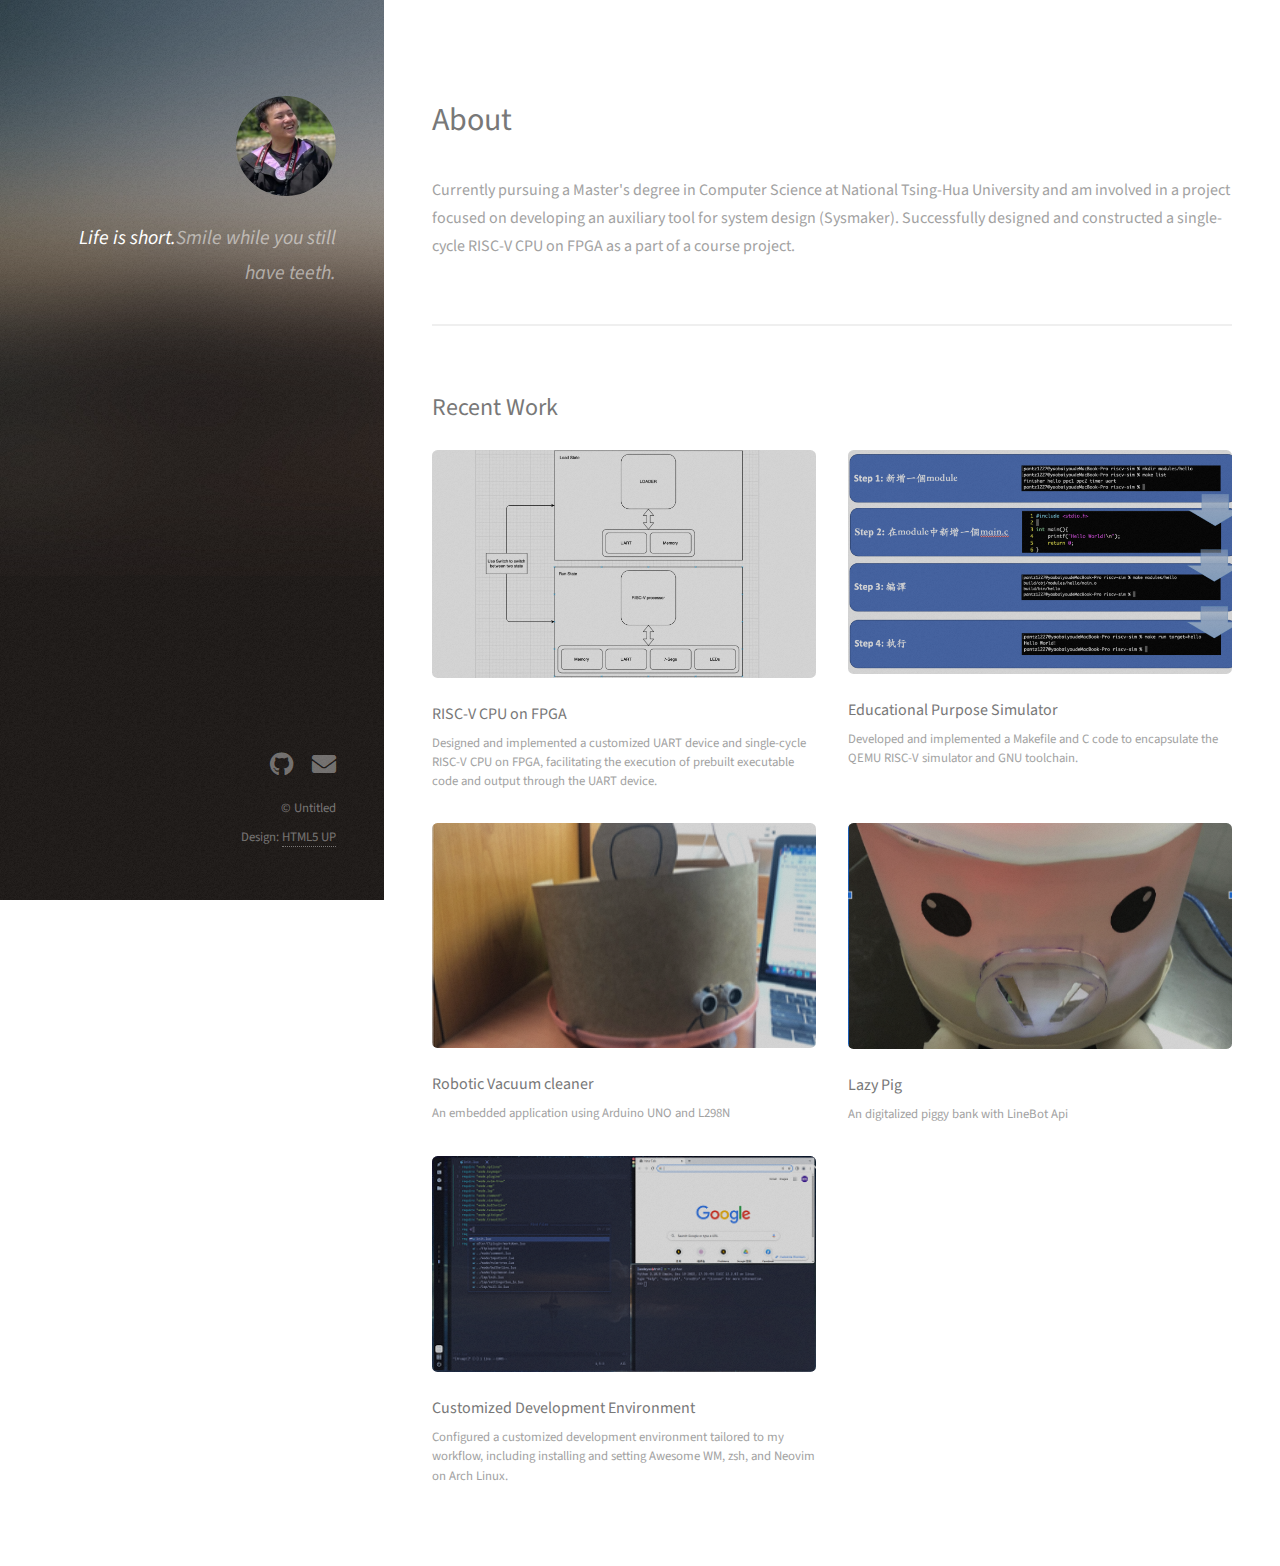
==== index.html @ d16cb467 "v0.1" ====
<!DOCTYPE HTML>
<!--
	Strata by HTML5 UP
	html5up.net | @ajlkn
	Free for personal and commercial use under the CCA 3.0 license (html5up.net/license)
-->
<html>
	<head>
		<title>Strata by HTML5 UP</title>
		<meta charset="utf-8" />
		<meta name="viewport" content="width=device-width, initial-scale=1, user-scalable=no" />
		<link rel="stylesheet" href="assets/css/main.css" />
	</head>
	<body class="is-preload">

		<!-- Header -->
			<header id="header">
				<div class="inner">
					<a href="#" class="image avatar"><img src="images/avatar.png" alt="" /></a>
        <h1><i><strong>Life is short.</strong><br />Smile<br />
          while you still have teeth.</i></h1>
				</div>
			</header>

		<!-- Main -->
			<div id="main">

				<!-- One -->
					<section id="one">
						<header class="major">
							<h2>About</h2>
						</header>
						<p>Currently pursuing a Master's degree in Computer Science at National Tsing-Hua University and am involved in a project focused on developing an auxiliary tool for system design (Sysmaker). Successfully designed and constructed a single-cycle RISC-V CPU on FPGA as a part of a course project.</p>
						<!-- <ul class="actions"> -->
						<!-- 	<li><a href="#" class="button">Learn More</a></li> -->
						<!-- </ul> -->
					</section>

				<!-- Two -->
					<section id="two">
						<h2>Recent Work</h2>
						<div class="row">
							<article class="col-6 col-12-xsmall work-item">
								<a href="images/fulls/01.png" class="image fit thumb"><img src="images/thumbs/01.png" alt="" /></a>
								<h3>RISC-V CPU on FPGA</h3>
								<p>Designed and implemented a customized UART device and single-cycle RISC-V CPU on FPGA, facilitating the execution of prebuilt executable code and output through the UART device.</p>
							</article>
							<article class="col-6 col-12-xsmall work-item">
								<a href="images/fulls/02.png" class="image fit thumb"><img src="images/thumbs/02.png" alt="" /></a>
								<h3>Educational Purpose Simulator</h3>
								<p>Developed and implemented a Makefile and C code to encapsulate the QEMU RISC-V simulator and GNU toolchain.</p>
							</article>
							<article class="col-6 col-12-xsmall work-item">
								<a href="images/fulls/03.png" class="image fit thumb"><img src="images/thumbs/03.png" alt="" /></a>
								<h3>Robotic Vacuum cleaner</h3>
								<p>An embedded application using Arduino UNO and L298N</p>
							</article>
							<article class="col-6 col-12-xsmall work-item">
								<a href="https://youtu.be/0tOhvGmr_xc" class="image fit thumb"><img src="images/thumbs/04.png" alt="" /></a>
								<h3>Lazy Pig</h3>
								<p>An digitalized piggy bank with LineBot Api</p>
							</article>
							<article class="col-6 col-12-xsmall work-item">
								<a href="images/fulls/05.png" class="image fit thumb"><img src="images/thumbs/05.png" alt="" /></a>
								<h3>Customized Development Environment</h3>
								<p>Configured a customized development environment tailored to my workflow, including installing and setting Awesome WM, zsh, and Neovim on Arch Linux.</p>
							</article>
						</div>
						<!-- <ul class="actions"> -->
						<!-- 	<li><a href="#" class="button">Full Portfolio</a></li> -->
						<!-- </ul> -->
					</section>

				<!-- Three -->
					<!-- <section id="three"> -->
					<!-- 	<h2>Get In Touch</h2> -->
					<!-- 	<p>Accumsan pellentesque commodo blandit enim arcu non at amet id arcu magna. Accumsan orci faucibus id eu lorem semper nunc nisi lorem vulputate lorem neque lorem ipsum dolor.</p> -->
					<!-- 	<div class="row"> -->
					<!-- 		<div class="col-8 col-12-small"> -->
					<!-- 			<form method="post" action="#"> -->
					<!-- 				<div class="row gtr-uniform gtr-50"> -->
					<!-- 					<div class="col-6 col-12-xsmall"><input type="text" name="name" id="name" placeholder="Name" /></div> -->
					<!-- 					<div class="col-6 col-12-xsmall"><input type="email" name="email" id="email" placeholder="Email" /></div> -->
					<!-- 					<div class="col-12"><textarea name="message" id="message" placeholder="Message" rows="4"></textarea></div> -->
					<!-- 				</div> -->
					<!-- 			</form> -->
					<!-- 			<ul class="actions"> -->
					<!-- 				<li><input type="submit" value="Send Message" /></li> -->
					<!-- 			</ul> -->
					<!-- 		</div> -->
					<!-- 		<div class="col-4 col-12-small"> -->
					<!-- 			<ul class="labeled-icons"> -->
					<!-- 				<li> -->
					<!-- 					<h3 class="icon solid fa-home"><span class="label">Address</span></h3> -->
					<!-- 					1234 Somewhere Rd.<br /> -->
					<!-- 					Nashville, TN 00000<br /> -->
					<!-- 					United States -->
					<!-- 				</li> -->
					<!-- 				<li> -->
					<!-- 					<h3 class="icon solid fa-mobile-alt"><span class="label">Phone</span></h3> -->
					<!-- 					000-000-0000 -->
					<!-- 				</li> -->
					<!-- 				<li> -->
					<!-- 					<h3 class="icon solid fa-envelope"><span class="label">Email</span></h3> -->
					<!-- 					<a href="#">boyou.w.yao@gmail.com</a> -->
					<!-- 				</li> -->
					<!-- 			</ul> -->
					<!-- 		</div> -->
					<!-- 	</div> -->
					<!-- </section> -->

				<!-- Four -->
				<!--
					<section id="four">
						<h2>Elements</h2>

						<section>
							<h4>Text</h4>
							<p>This is <b>bold</b> and this is <strong>strong</strong>. This is <i>italic</i> and this is <em>emphasized</em>.
							This is <sup>superscript</sup> text and this is <sub>subscript</sub> text.
							This is <u>underlined</u> and this is code: <code>for (;;) { ... }</code>. Finally, <a href="#">this is a link</a>.</p>
							<hr />
							<header>
								<h4>Heading with a Subtitle</h4>
								<p>Lorem ipsum dolor sit amet nullam id egestas urna aliquam</p>
							</header>
							<p>Nunc lacinia ante nunc ac lobortis. Interdum adipiscing gravida odio porttitor sem non mi integer non faucibus ornare mi ut ante amet placerat aliquet. Volutpat eu sed ante lacinia sapien lorem accumsan varius montes viverra nibh in adipiscing blandit tempus accumsan.</p>
							<header>
								<h5>Heading with a Subtitle</h5>
								<p>Lorem ipsum dolor sit amet nullam id egestas urna aliquam</p>
							</header>
							<p>Nunc lacinia ante nunc ac lobortis. Interdum adipiscing gravida odio porttitor sem non mi integer non faucibus ornare mi ut ante amet placerat aliquet. Volutpat eu sed ante lacinia sapien lorem accumsan varius montes viverra nibh in adipiscing blandit tempus accumsan.</p>
							<hr />
							<h2>Heading Level 2</h2>
							<h3>Heading Level 3</h3>
							<h4>Heading Level 4</h4>
							<h5>Heading Level 5</h5>
							<h6>Heading Level 6</h6>
							<hr />
							<h5>Blockquote</h5>
							<blockquote>Fringilla nisl. Donec accumsan interdum nisi, quis tincidunt felis sagittis eget tempus euismod. Vestibulum ante ipsum primis in faucibus vestibulum. Blandit adipiscing eu felis iaculis volutpat ac adipiscing accumsan faucibus. Vestibulum ante ipsum primis in faucibus lorem ipsum dolor sit amet nullam adipiscing eu felis.</blockquote>
							<h5>Preformatted</h5>
							<pre><code>i = 0;

while (!deck.isInOrder()) {
print 'Iteration ' + i;
deck.shuffle();
i++;
}

print 'It took ' + i + ' iterations to sort the deck.';</code></pre>
						</section>

						<section>
							<h4>Lists</h4>
							<div class="row">
								<div class="col-6 col-12-xsmall">
									<h5>Unordered</h5>
									<ul>
										<li>Dolor pulvinar etiam magna etiam.</li>
										<li>Sagittis adipiscing lorem eleifend.</li>
										<li>Felis enim feugiat dolore viverra.</li>
									</ul>
									<h5>Alternate</h5>
									<ul class="alt">
										<li>Dolor pulvinar etiam magna etiam.</li>
										<li>Sagittis adipiscing lorem eleifend.</li>
										<li>Felis enim feugiat dolore viverra.</li>
									</ul>
								</div>
								<div class="col-6 col-12-xsmall">
									<h5>Ordered</h5>
									<ol>
										<li>Dolor pulvinar etiam magna etiam.</li>
										<li>Etiam vel felis at lorem sed viverra.</li>
										<li>Felis enim feugiat dolore viverra.</li>
										<li>Dolor pulvinar etiam magna etiam.</li>
										<li>Etiam vel felis at lorem sed viverra.</li>
										<li>Felis enim feugiat dolore viverra.</li>
									</ol>
									<h5>Icons</h5>
									<ul class="icons">
										<li><a href="#" class="icon brands fa-twitter"><span class="label">Twitter</span></a></li>
										<li><a href="#" class="icon brands fa-facebook-f"><span class="label">Facebook</span></a></li>
										<li><a href="#" class="icon brands fa-instagram"><span class="label">Instagram</span></a></li>
										<li><a href="#" class="icon brands fa-github"><span class="label">Github</span></a></li>
										<li><a href="#" class="icon brands fa-dribbble"><span class="label">Dribbble</span></a></li>
										<li><a href="#" class="icon brands fa-tumblr"><span class="label">Tumblr</span></a></li>
									</ul>
								</div>
							</div>
							<h5>Actions</h5>
							<ul class="actions">
								<li><a href="#" class="button primary">Default</a></li>
								<li><a href="#" class="button">Default</a></li>
							</ul>
							<ul class="actions small">
								<li><a href="#" class="button primary small">Small</a></li>
								<li><a href="#" class="button small">Small</a></li>
							</ul>
							<div class="row">
								<div class="col-6 col-12-small">
									<ul class="actions stacked">
										<li><a href="#" class="button primary">Default</a></li>
										<li><a href="#" class="button">Default</a></li>
									</ul>
								</div>
								<div class="col-6 col-12-small">
									<ul class="actions stacked">
										<li><a href="#" class="button primary small">Small</a></li>
										<li><a href="#" class="button small">Small</a></li>
									</ul>
								</div>
								<div class="col-6 col-12-small">
									<ul class="actions stacked">
										<li><a href="#" class="button primary fit">Default</a></li>
										<li><a href="#" class="button fit">Default</a></li>
									</ul>
								</div>
								<div class="col-6 col-12-small">
									<ul class="actions stacked">
										<li><a href="#" class="button primary small fit">Small</a></li>
										<li><a href="#" class="button small fit">Small</a></li>
									</ul>
								</div>
							</div>
						</section>

						<section>
							<h4>Table</h4>
							<h5>Default</h5>
							<div class="table-wrapper">
								<table>
									<thead>
										<tr>
											<th>Name</th>
											<th>Description</th>
											<th>Price</th>
										</tr>
									</thead>
									<tbody>
										<tr>
											<td>Item One</td>
											<td>Ante turpis integer aliquet porttitor.</td>
											<td>29.99</td>
										</tr>
										<tr>
											<td>Item Two</td>
											<td>Vis ac commodo adipiscing arcu aliquet.</td>
											<td>19.99</td>
										</tr>
										<tr>
											<td>Item Three</td>
											<td> Morbi faucibus arcu accumsan lorem.</td>
											<td>29.99</td>
										</tr>
										<tr>
											<td>Item Four</td>
											<td>Vitae integer tempus condimentum.</td>
											<td>19.99</td>
										</tr>
										<tr>
											<td>Item Five</td>
											<td>Ante turpis integer aliquet porttitor.</td>
											<td>29.99</td>
										</tr>
									</tbody>
									<tfoot>
										<tr>
											<td colspan="2"></td>
											<td>100.00</td>
										</tr>
									</tfoot>
								</table>
							</div>

							<h5>Alternate</h5>
							<div class="table-wrapper">
								<table class="alt">
									<thead>
										<tr>
											<th>Name</th>
											<th>Description</th>
											<th>Price</th>
										</tr>
									</thead>
									<tbody>
										<tr>
											<td>Item One</td>
											<td>Ante turpis integer aliquet porttitor.</td>
											<td>29.99</td>
										</tr>
										<tr>
											<td>Item Two</td>
											<td>Vis ac commodo adipiscing arcu aliquet.</td>
											<td>19.99</td>
										</tr>
										<tr>
											<td>Item Three</td>
											<td> Morbi faucibus arcu accumsan lorem.</td>
											<td>29.99</td>
										</tr>
										<tr>
											<td>Item Four</td>
											<td>Vitae integer tempus condimentum.</td>
											<td>19.99</td>
										</tr>
										<tr>
											<td>Item Five</td>
											<td>Ante turpis integer aliquet porttitor.</td>
											<td>29.99</td>
										</tr>
									</tbody>
									<tfoot>
										<tr>
											<td colspan="2"></td>
											<td>100.00</td>
										</tr>
									</tfoot>
								</table>
							</div>
						</section>

						<section>
							<h4>Buttons</h4>
							<ul class="actions">
								<li><a href="#" class="button primary">Primary</a></li>
								<li><a href="#" class="button">Default</a></li>
							</ul>
							<ul class="actions">
								<li><a href="#" class="button large">Large</a></li>
								<li><a href="#" class="button">Default</a></li>
								<li><a href="#" class="button small">Small</a></li>
							</ul>
							<ul class="actions fit">
								<li><a href="#" class="button primary fit">Fit</a></li>
								<li><a href="#" class="button fit">Fit</a></li>
							</ul>
							<ul class="actions fit small">
								<li><a href="#" class="button primary fit small">Fit + Small</a></li>
								<li><a href="#" class="button fit small">Fit + Small</a></li>
							</ul>
							<ul class="actions">
								<li><a href="#" class="button primary icon solid fa-download">Icon</a></li>
								<li><a href="#" class="button icon solid fa-download">Icon</a></li>
							</ul>
							<ul class="actions">
								<li><span class="button primary disabled">Primary</span></li>
								<li><span class="button disabled">Default</span></li>
							</ul>
						</section>

						<section>
							<h4>Form</h4>
							<form method="post" action="#">
								<div class="row gtr-uniform gtr-50">
									<div class="col-6 col-12-xsmall">
										<input type="text" name="demo-name" id="demo-name" value="" placeholder="Name" />
									</div>
									<div class="col-6 col-12-xsmall">
										<input type="email" name="demo-email" id="demo-email" value="" placeholder="Email" />
									</div>
									<div class="col-12">
										<select name="demo-category" id="demo-category">
											<option value="">- Category -</option>
											<option value="1">Manufacturing</option>
											<option value="1">Shipping</option>
											<option value="1">Administration</option>
											<option value="1">Human Resources</option>
										</select>
									</div>
									<div class="col-4 col-12-small">
										<input type="radio" id="demo-priority-low" name="demo-priority" checked>
										<label for="demo-priority-low">Low Priority</label>
									</div>
									<div class="col-4 col-12-small">
										<input type="radio" id="demo-priority-normal" name="demo-priority">
										<label for="demo-priority-normal">Normal Priority</label>
									</div>
									<div class="col-4 col-12-small">
										<input type="radio" id="demo-priority-high" name="demo-priority">
										<label for="demo-priority-high">High Priority</label>
									</div>
									<div class="col-6 col-12-small">
										<input type="checkbox" id="demo-copy" name="demo-copy">
										<label for="demo-copy">Email me a copy of this message</label>
									</div>
									<div class="col-6 col-12-small">
										<input type="checkbox" id="demo-human" name="demo-human" checked>
										<label for="demo-human">I am a human and not a robot</label>
									</div>
									<div class="col-12">
										<textarea name="demo-message" id="demo-message" placeholder="Enter your message" rows="6"></textarea>
									</div>
									<div class="col-12">
										<ul class="actions">
											<li><input type="submit" value="Send Message" class="primary" /></li>
											<li><input type="reset" value="Reset" /></li>
										</ul>
									</div>
								</div>
							</form>
						</section>

						<section>
							<h4>Image</h4>
							<h5>Fit</h5>
							<div class="box alt">
								<div class="row gtr-50 gtr-uniform">
									<div class="col-12"><span class="image fit"><img src="images/fulls/05.jpg" alt="" /></span></div>
									<div class="col-4"><span class="image fit"><img src="images/thumbs/01.jpg" alt="" /></span></div>
									<div class="col-4"><span class="image fit"><img src="images/thumbs/02.jpg" alt="" /></span></div>
									<div class="col-4"><span class="image fit"><img src="images/thumbs/03.jpg" alt="" /></span></div>
									<div class="col-4"><span class="image fit"><img src="images/thumbs/04.jpg" alt="" /></span></div>
									<div class="col-4"><span class="image fit"><img src="images/thumbs/05.jpg" alt="" /></span></div>
									<div class="col-4"><span class="image fit"><img src="images/thumbs/06.jpg" alt="" /></span></div>
									<div class="col-4"><span class="image fit"><img src="images/thumbs/03.jpg" alt="" /></span></div>
									<div class="col-4"><span class="image fit"><img src="images/thumbs/02.jpg" alt="" /></span></div>
									<div class="col-4"><span class="image fit"><img src="images/thumbs/01.jpg" alt="" /></span></div>
								</div>
							</div>
							<h5>Left &amp; Right</h5>
							<p><span class="image left"><img src="images/avatar.jpg" alt="" /></span>Fringilla nisl. Donec accumsan interdum nisi, quis tincidunt felis sagittis eget. tempus euismod. Vestibulum ante ipsum primis in faucibus vestibulum. Blandit adipiscing eu felis iaculis volutpat ac adipiscing accumsan eu faucibus. Integer ac pellentesque praesent tincidunt felis sagittis eget. tempus euismod. Vestibulum ante ipsum primis in faucibus vestibulum. Blandit adipiscing eu felis iaculis volutpat ac adipiscing accumsan eu faucibus. Integer ac pellentesque praesent. Donec accumsan interdum nisi, quis tincidunt felis sagittis eget. tempus euismod. Vestibulum ante ipsum primis in faucibus vestibulum. Blandit adipiscing eu felis iaculis volutpat ac adipiscing accumsan eu faucibus. Integer ac pellentesque praesent tincidunt felis sagittis eget. tempus euismod. Vestibulum ante ipsum primis in faucibus vestibulum. Blandit adipiscing eu felis iaculis volutpat ac adipiscing accumsan eu faucibus. Integer ac pellentesque praesent.</p>
							<p><span class="image right"><img src="images/avatar.jpg" alt="" /></span>Fringilla nisl. Donec accumsan interdum nisi, quis tincidunt felis sagittis eget. tempus euismod. Vestibulum ante ipsum primis in faucibus vestibulum. Blandit adipiscing eu felis iaculis volutpat ac adipiscing accumsan eu faucibus. Integer ac pellentesque praesent tincidunt felis sagittis eget. tempus euismod. Vestibulum ante ipsum primis in faucibus vestibulum. Blandit adipiscing eu felis iaculis volutpat ac adipiscing accumsan eu faucibus. Integer ac pellentesque praesent. Donec accumsan interdum nisi, quis tincidunt felis sagittis eget. tempus euismod. Vestibulum ante ipsum primis in faucibus vestibulum. Blandit adipiscing eu felis iaculis volutpat ac adipiscing accumsan eu faucibus. Integer ac pellentesque praesent tincidunt felis sagittis eget. tempus euismod. Vestibulum ante ipsum primis in faucibus vestibulum. Blandit adipiscing eu felis iaculis volutpat ac adipiscing accumsan eu faucibus. Integer ac pellentesque praesent.</p>
						</section>

					</section>
				-->

			</div>

		<!-- Footer -->
			<footer id="footer">
				<div class="inner">
					<ul class="icons">
						<!-- <li><a href="#" class="icon brands fa-twitter"><span class="label">Twitter</span></a></li> -->
						<li><a href="https://github.com/pantz8622" class="icon brands fa-github"><span class="label">Github</span></a></li>
						<!-- <li><a href="#" class="icon brands fa-dribbble"><span class="label">Dribbble</span></a></li> -->
						<li><a href="mailto://boyou.w.yao@gmail.com" class="icon solid fa-envelope"><span class="label">Email</span></a></li>
					</ul>
					<ul class="copyright">
						<li>&copy; Untitled</li><li>Design: <a href="http://html5up.net">HTML5 UP</a></li>
					</ul>
				</div>
			</footer>

		<!-- Scripts -->
			<script src="assets/js/jquery.min.js"></script>
			<script src="assets/js/jquery.poptrox.min.js"></script>
			<script src="assets/js/browser.min.js"></script>
			<script src="assets/js/breakpoints.min.js"></script>
			<script src="assets/js/util.js"></script>
			<script src="assets/js/main.js"></script>

	</body>
</html>
---- assets/css/main.css ----
@import url("fontawesome-all.min.css");
@import url("https://fonts.googleapis.com/css?family=Source+Sans+Pro:400,400italic");

/*
	Strata by HTML5 UP
	html5up.net | @ajlkn
	Free for personal and commercial use under the CCA 3.0 license (html5up.net/license)
*/

html, body, div, span, applet, object,
iframe, h1, h2, h3, h4, h5, h6, p, blockquote,
pre, a, abbr, acronym, address, big, cite,
code, del, dfn, em, img, ins, kbd, q, s, samp,
small, strike, strong, sub, sup, tt, var, b,
u, i, center, dl, dt, dd, ol, ul, li, fieldset,
form, label, legend, table, caption, tbody,
tfoot, thead, tr, th, td, article, aside,
canvas, details, embed, figure, figcaption,
footer, header, hgroup, menu, nav, output, ruby,
section, summary, time, mark, audio, video {
	margin: 0;
	padding: 0;
	border: 0;
	font-size: 100%;
	font: inherit;
	vertical-align: baseline;}

article, aside, details, figcaption, figure,
footer, header, hgroup, menu, nav, section {
	display: block;}

body {
	line-height: 1;
}

ol, ul {
	list-style: none;
}

blockquote, q {
	quotes: none;
}

	blockquote:before, blockquote:after, q:before, q:after {
		content: '';
		content: none;
	}

table {
	border-collapse: collapse;
	border-spacing: 0;
}

body {
	-webkit-text-size-adjust: none;
}

mark {
	background-color: transparent;
	color: inherit;
}

input::-moz-focus-inner {
	border: 0;
	padding: 0;
}

input, select, textarea {
	-moz-appearance: none;
	-webkit-appearance: none;
	-ms-appearance: none;
	appearance: none;
}

/* Basic */

	html {
		box-sizing: border-box;
	}

	*, *:before, *:after {
		box-sizing: inherit;
	}

	body {
		background: #fff;
	}

		body.is-preload *, body.is-preload *:before, body.is-preload *:after {
			-moz-animation: none !important;
			-webkit-animation: none !important;
			-ms-animation: none !important;
			animation: none !important;
			-moz-transition: none !important;
			-webkit-transition: none !important;
			-ms-transition: none !important;
			transition: none !important;
		}

	body, input, select, textarea {
		color: #a2a2a2;
		font-family: "Source Sans Pro", Helvetica, sans-serif;
		font-size: 16pt;
		font-weight: 400;
		line-height: 1.75em;
	}

	a {
		-moz-transition: color 0.2s ease-in-out, border-color 0.2s ease-in-out;
		-webkit-transition: color 0.2s ease-in-out, border-color 0.2s ease-in-out;
		-ms-transition: color 0.2s ease-in-out, border-color 0.2s ease-in-out;
		transition: color 0.2s ease-in-out, border-color 0.2s ease-in-out;
		border-bottom: dotted 1px;
		color: #49bf9d;
		text-decoration: none;
	}

		a:hover {
			border-bottom-color: transparent;
			color: #49bf9d !important;
			text-decoration: none;
		}

	strong, b {
		color: #787878;
		font-weight: 400;
	}

	em, i {
		font-style: italic;
	}

	p {
		margin: 0 0 2em 0;
	}

	h1, h2, h3, h4, h5, h6 {
		color: #787878;
		font-weight: 400;
		line-height: 1em;
		margin: 0 0 1em 0;
	}

		h1 a, h2 a, h3 a, h4 a, h5 a, h6 a {
			color: inherit;
			text-decoration: none;
		}

	h1 {
		font-size: 2em;
		line-height: 1.5em;
	}

	h2 {
		font-size: 1.5em;
		line-height: 1.5em;
	}

	h3 {
		font-size: 1.25em;
		line-height: 1.5em;
	}

	h4 {
		font-size: 1.1em;
		line-height: 1.5em;
	}

	h5 {
		font-size: 0.9em;
		line-height: 1.5em;
	}

	h6 {
		font-size: 0.7em;
		line-height: 1.5em;
	}

	sub {
		font-size: 0.8em;
		position: relative;
		top: 0.5em;
	}

	sup {
		font-size: 0.8em;
		position: relative;
		top: -0.5em;
	}

	hr {
		border: 0;
		border-bottom: solid 2px #efefef;
		margin: 2em 0;
	}

		hr.major {
			margin: 3em 0;
		}

	blockquote {
		border-left: solid 6px #efefef;
		font-style: italic;
		margin: 0 0 2em 0;
		padding: 0.5em 0 0.5em 1.5em;
	}

	code {
		background: #f7f7f7;
		border-radius: 0.35em;
		border: solid 2px #efefef;
		font-family: "Courier New", monospace;
		font-size: 0.9em;
		margin: 0 0.25em;
		padding: 0.25em 0.65em;
	}

	pre {
		-webkit-overflow-scrolling: touch;
		font-family: "Courier New", monospace;
		font-size: 0.9em;
		margin: 0 0 2em 0;
	}

		pre code {
			display: block;
			line-height: 1.75em;
			padding: 1em 1.5em;
			overflow-x: auto;
		}

	.align-left {
		text-align: left;
	}

	.align-center {
		text-align: center;
	}

	.align-right {
		text-align: right;
	}

/* Container */

	.container {
		margin: 0 auto;
		max-width: calc(100% - 4em);
		width: 100%;
	}

		.container.xsmall {
			width: 25%;
		}

		.container.small {
			width: 50%;
		}

		.container.medium {
			width: 75%;
		}

		.container.large {
			width: 125%;
		}

		.container.xlarge {
			width: 150%;
		}

		.container.max {
			width: 100%;
		}

		@media screen and (max-width: 980px) {

			.container {
				width: 100% !important;
				max-width: 100% !important;
			}

		}

		@media screen and (max-width: 480px) {

			.container {
				max-width: calc(100% - 3em);
			}

		}

/* Row */

	.row {
		display: flex;
		flex-wrap: wrap;
		box-sizing: border-box;
		align-items: stretch;
	}

		.row > * {
			box-sizing: border-box;
		}

		.row.gtr-uniform > * > :last-child {
			margin-bottom: 0;
		}

		.row.aln-left {
			justify-content: flex-start;
		}

		.row.aln-center {
			justify-content: center;
		}

		.row.aln-right {
			justify-content: flex-end;
		}

		.row.aln-top {
			align-items: flex-start;
		}

		.row.aln-middle {
			align-items: center;
		}

		.row.aln-bottom {
			align-items: flex-end;
		}

		.row > .imp {
			order: -1;
		}

		.row > .col-1 {
			width: 8.33333%;
		}

		.row > .off-1 {
			margin-left: 8.33333%;
		}

		.row > .col-2 {
			width: 16.66667%;
		}

		.row > .off-2 {
			margin-left: 16.66667%;
		}

		.row > .col-3 {
			width: 25%;
		}

		.row > .off-3 {
			margin-left: 25%;
		}

		.row > .col-4 {
			width: 33.33333%;
		}

		.row > .off-4 {
			margin-left: 33.33333%;
		}

		.row > .col-5 {
			width: 41.66667%;
		}

		.row > .off-5 {
			margin-left: 41.66667%;
		}

		.row > .col-6 {
			width: 50%;
		}

		.row > .off-6 {
			margin-left: 50%;
		}

		.row > .col-7 {
			width: 58.33333%;
		}

		.row > .off-7 {
			margin-left: 58.33333%;
		}

		.row > .col-8 {
			width: 66.66667%;
		}

		.row > .off-8 {
			margin-left: 66.66667%;
		}

		.row > .col-9 {
			width: 75%;
		}

		.row > .off-9 {
			margin-left: 75%;
		}

		.row > .col-10 {
			width: 83.33333%;
		}

		.row > .off-10 {
			margin-left: 83.33333%;
		}

		.row > .col-11 {
			width: 91.66667%;
		}

		.row > .off-11 {
			margin-left: 91.66667%;
		}

		.row > .col-12 {
			width: 100%;
		}

		.row > .off-12 {
			margin-left: 100%;
		}

		.row.gtr-0 {
			margin-top: 0;
			margin-left: 0em;
		}

			.row.gtr-0 > * {
				padding: 0 0 0 0em;
			}

			.row.gtr-0.gtr-uniform {
				margin-top: 0em;
			}

				.row.gtr-0.gtr-uniform > * {
					padding-top: 0em;
				}

		.row.gtr-25 {
			margin-top: 0;
			margin-left: -0.625em;
		}

			.row.gtr-25 > * {
				padding: 0 0 0 0.625em;
			}

			.row.gtr-25.gtr-uniform {
				margin-top: -0.625em;
			}

				.row.gtr-25.gtr-uniform > * {
					padding-top: 0.625em;
				}

		.row.gtr-50 {
			margin-top: 0;
			margin-left: -1.25em;
		}

			.row.gtr-50 > * {
				padding: 0 0 0 1.25em;
			}

			.row.gtr-50.gtr-uniform {
				margin-top: -1.25em;
			}

				.row.gtr-50.gtr-uniform > * {
					padding-top: 1.25em;
				}

		.row {
			margin-top: 0;
			margin-left: -2.5em;
		}

			.row > * {
				padding: 0 0 0 2.5em;
			}

			.row.gtr-uniform {
				margin-top: -2.5em;
			}

				.row.gtr-uniform > * {
					padding-top: 2.5em;
				}

		.row.gtr-150 {
			margin-top: 0;
			margin-left: -3.75em;
		}

			.row.gtr-150 > * {
				padding: 0 0 0 3.75em;
			}

			.row.gtr-150.gtr-uniform {
				margin-top: -3.75em;
			}

				.row.gtr-150.gtr-uniform > * {
					padding-top: 3.75em;
				}

		.row.gtr-200 {
			margin-top: 0;
			margin-left: -5em;
		}

			.row.gtr-200 > * {
				padding: 0 0 0 5em;
			}

			.row.gtr-200.gtr-uniform {
				margin-top: -5em;
			}

				.row.gtr-200.gtr-uniform > * {
					padding-top: 5em;
				}

		@media screen and (max-width: 1800px) {

			.row {
				display: flex;
				flex-wrap: wrap;
				box-sizing: border-box;
				align-items: stretch;
			}

				.row > * {
					box-sizing: border-box;
				}

				.row.gtr-uniform > * > :last-child {
					margin-bottom: 0;
				}

				.row.aln-left {
					justify-content: flex-start;
				}

				.row.aln-center {
					justify-content: center;
				}

				.row.aln-right {
					justify-content: flex-end;
				}

				.row.aln-top {
					align-items: flex-start;
				}

				.row.aln-middle {
					align-items: center;
				}

				.row.aln-bottom {
					align-items: flex-end;
				}

				.row > .imp-xlarge {
					order: -1;
				}

				.row > .col-1-xlarge {
					width: 8.33333%;
				}

				.row > .off-1-xlarge {
					margin-left: 8.33333%;
				}

				.row > .col-2-xlarge {
					width: 16.66667%;
				}

				.row > .off-2-xlarge {
					margin-left: 16.66667%;
				}

				.row > .col-3-xlarge {
					width: 25%;
				}

				.row > .off-3-xlarge {
					margin-left: 25%;
				}

				.row > .col-4-xlarge {
					width: 33.33333%;
				}

				.row > .off-4-xlarge {
					margin-left: 33.33333%;
				}

				.row > .col-5-xlarge {
					width: 41.66667%;
				}

				.row > .off-5-xlarge {
					margin-left: 41.66667%;
				}

				.row > .col-6-xlarge {
					width: 50%;
				}

				.row > .off-6-xlarge {
					margin-left: 50%;
				}

				.row > .col-7-xlarge {
					width: 58.33333%;
				}

				.row > .off-7-xlarge {
					margin-left: 58.33333%;
				}

				.row > .col-8-xlarge {
					width: 66.66667%;
				}

				.row > .off-8-xlarge {
					margin-left: 66.66667%;
				}

				.row > .col-9-xlarge {
					width: 75%;
				}

				.row > .off-9-xlarge {
					margin-left: 75%;
				}

				.row > .col-10-xlarge {
					width: 83.33333%;
				}

				.row > .off-10-xlarge {
					margin-left: 83.33333%;
				}

				.row > .col-11-xlarge {
					width: 91.66667%;
				}

				.row > .off-11-xlarge {
					margin-left: 91.66667%;
				}

				.row > .col-12-xlarge {
					width: 100%;
				}

				.row > .off-12-xlarge {
					margin-left: 100%;
				}

				.row.gtr-0 {
					margin-top: 0;
					margin-left: 0em;
				}

					.row.gtr-0 > * {
						padding: 0 0 0 0em;
					}

					.row.gtr-0.gtr-uniform {
						margin-top: 0em;
					}

						.row.gtr-0.gtr-uniform > * {
							padding-top: 0em;
						}

				.row.gtr-25 {
					margin-top: 0;
					margin-left: -0.625em;
				}

					.row.gtr-25 > * {
						padding: 0 0 0 0.625em;
					}

					.row.gtr-25.gtr-uniform {
						margin-top: -0.625em;
					}

						.row.gtr-25.gtr-uniform > * {
							padding-top: 0.625em;
						}

				.row.gtr-50 {
					margin-top: 0;
					margin-left: -1.25em;
				}

					.row.gtr-50 > * {
						padding: 0 0 0 1.25em;
					}

					.row.gtr-50.gtr-uniform {
						margin-top: -1.25em;
					}

						.row.gtr-50.gtr-uniform > * {
							padding-top: 1.25em;
						}

				.row {
					margin-top: 0;
					margin-left: -2.5em;
				}

					.row > * {
						padding: 0 0 0 2.5em;
					}

					.row.gtr-uniform {
						margin-top: -2.5em;
					}

						.row.gtr-uniform > * {
							padding-top: 2.5em;
						}

				.row.gtr-150 {
					margin-top: 0;
					margin-left: -3.75em;
				}

					.row.gtr-150 > * {
						padding: 0 0 0 3.75em;
					}

					.row.gtr-150.gtr-uniform {
						margin-top: -3.75em;
					}

						.row.gtr-150.gtr-uniform > * {
							padding-top: 3.75em;
						}

				.row.gtr-200 {
					margin-top: 0;
					margin-left: -5em;
				}

					.row.gtr-200 > * {
						padding: 0 0 0 5em;
					}

					.row.gtr-200.gtr-uniform {
						margin-top: -5em;
					}

						.row.gtr-200.gtr-uniform > * {
							padding-top: 5em;
						}

		}

		@media screen and (max-width: 1280px) {

			.row {
				display: flex;
				flex-wrap: wrap;
				box-sizing: border-box;
				align-items: stretch;
			}

				.row > * {
					box-sizing: border-box;
				}

				.row.gtr-uniform > * > :last-child {
					margin-bottom: 0;
				}

				.row.aln-left {
					justify-content: flex-start;
				}

				.row.aln-center {
					justify-content: center;
				}

				.row.aln-right {
					justify-content: flex-end;
				}

				.row.aln-top {
					align-items: flex-start;
				}

				.row.aln-middle {
					align-items: center;
				}

				.row.aln-bottom {
					align-items: flex-end;
				}

				.row > .imp-large {
					order: -1;
				}

				.row > .col-1-large {
					width: 8.33333%;
				}

				.row > .off-1-large {
					margin-left: 8.33333%;
				}

				.row > .col-2-large {
					width: 16.66667%;
				}

				.row > .off-2-large {
					margin-left: 16.66667%;
				}

				.row > .col-3-large {
					width: 25%;
				}

				.row > .off-3-large {
					margin-left: 25%;
				}

				.row > .col-4-large {
					width: 33.33333%;
				}

				.row > .off-4-large {
					margin-left: 33.33333%;
				}

				.row > .col-5-large {
					width: 41.66667%;
				}

				.row > .off-5-large {
					margin-left: 41.66667%;
				}

				.row > .col-6-large {
					width: 50%;
				}

				.row > .off-6-large {
					margin-left: 50%;
				}

				.row > .col-7-large {
					width: 58.33333%;
				}

				.row > .off-7-large {
					margin-left: 58.33333%;
				}

				.row > .col-8-large {
					width: 66.66667%;
				}

				.row > .off-8-large {
					margin-left: 66.66667%;
				}

				.row > .col-9-large {
					width: 75%;
				}

				.row > .off-9-large {
					margin-left: 75%;
				}

				.row > .col-10-large {
					width: 83.33333%;
				}

				.row > .off-10-large {
					margin-left: 83.33333%;
				}

				.row > .col-11-large {
					width: 91.66667%;
				}

				.row > .off-11-large {
					margin-left: 91.66667%;
				}

				.row > .col-12-large {
					width: 100%;
				}

				.row > .off-12-large {
					margin-left: 100%;
				}

				.row.gtr-0 {
					margin-top: 0;
					margin-left: 0em;
				}

					.row.gtr-0 > * {
						padding: 0 0 0 0em;
					}

					.row.gtr-0.gtr-uniform {
						margin-top: 0em;
					}

						.row.gtr-0.gtr-uniform > * {
							padding-top: 0em;
						}

				.row.gtr-25 {
					margin-top: 0;
					margin-left: -0.5em;
				}

					.row.gtr-25 > * {
						padding: 0 0 0 0.5em;
					}

					.row.gtr-25.gtr-uniform {
						margin-top: -0.5em;
					}

						.row.gtr-25.gtr-uniform > * {
							padding-top: 0.5em;
						}

				.row.gtr-50 {
					margin-top: 0;
					margin-left: -1em;
				}

					.row.gtr-50 > * {
						padding: 0 0 0 1em;
					}

					.row.gtr-50.gtr-uniform {
						margin-top: -1em;
					}

						.row.gtr-50.gtr-uniform > * {
							padding-top: 1em;
						}

				.row {
					margin-top: 0;
					margin-left: -2em;
				}

					.row > * {
						padding: 0 0 0 2em;
					}

					.row.gtr-uniform {
						margin-top: -2em;
					}

						.row.gtr-uniform > * {
							padding-top: 2em;
						}

				.row.gtr-150 {
					margin-top: 0;
					margin-left: -3em;
				}

					.row.gtr-150 > * {
						padding: 0 0 0 3em;
					}

					.row.gtr-150.gtr-uniform {
						margin-top: -3em;
					}

						.row.gtr-150.gtr-uniform > * {
							padding-top: 3em;
						}

				.row.gtr-200 {
					margin-top: 0;
					margin-left: -4em;
				}

					.row.gtr-200 > * {
						padding: 0 0 0 4em;
					}

					.row.gtr-200.gtr-uniform {
						margin-top: -4em;
					}

						.row.gtr-200.gtr-uniform > * {
							padding-top: 4em;
						}

		}

		@media screen and (max-width: 980px) {

			.row {
				display: flex;
				flex-wrap: wrap;
				box-sizing: border-box;
				align-items: stretch;
			}

				.row > * {
					box-sizing: border-box;
				}

				.row.gtr-uniform > * > :last-child {
					margin-bottom: 0;
				}

				.row.aln-left {
					justify-content: flex-start;
				}

				.row.aln-center {
					justify-content: center;
				}

				.row.aln-right {
					justify-content: flex-end;
				}

				.row.aln-top {
					align-items: flex-start;
				}

				.row.aln-middle {
					align-items: center;
				}

				.row.aln-bottom {
					align-items: flex-end;
				}

				.row > .imp-medium {
					order: -1;
				}

				.row > .col-1-medium {
					width: 8.33333%;
				}

				.row > .off-1-medium {
					margin-left: 8.33333%;
				}

				.row > .col-2-medium {
					width: 16.66667%;
				}

				.row > .off-2-medium {
					margin-left: 16.66667%;
				}

				.row > .col-3-medium {
					width: 25%;
				}

				.row > .off-3-medium {
					margin-left: 25%;
				}

				.row > .col-4-medium {
					width: 33.33333%;
				}

				.row > .off-4-medium {
					margin-left: 33.33333%;
				}

				.row > .col-5-medium {
					width: 41.66667%;
				}

				.row > .off-5-medium {
					margin-left: 41.66667%;
				}

				.row > .col-6-medium {
					width: 50%;
				}

				.row > .off-6-medium {
					margin-left: 50%;
				}

				.row > .col-7-medium {
					width: 58.33333%;
				}

				.row > .off-7-medium {
					margin-left: 58.33333%;
				}

				.row > .col-8-medium {
					width: 66.66667%;
				}

				.row > .off-8-medium {
					margin-left: 66.66667%;
				}

				.row > .col-9-medium {
					width: 75%;
				}

				.row > .off-9-medium {
					margin-left: 75%;
				}

				.row > .col-10-medium {
					width: 83.33333%;
				}

				.row > .off-10-medium {
					margin-left: 83.33333%;
				}

				.row > .col-11-medium {
					width: 91.66667%;
				}

				.row > .off-11-medium {
					margin-left: 91.66667%;
				}

				.row > .col-12-medium {
					width: 100%;
				}

				.row > .off-12-medium {
					margin-left: 100%;
				}

				.row.gtr-0 {
					margin-top: 0;
					margin-left: 0em;
				}

					.row.gtr-0 > * {
						padding: 0 0 0 0em;
					}

					.row.gtr-0.gtr-uniform {
						margin-top: 0em;
					}

						.row.gtr-0.gtr-uniform > * {
							padding-top: 0em;
						}

				.row.gtr-25 {
					margin-top: 0;
					margin-left: -0.5em;
				}

					.row.gtr-25 > * {
						padding: 0 0 0 0.5em;
					}

					.row.gtr-25.gtr-uniform {
						margin-top: -0.5em;
					}

						.row.gtr-25.gtr-uniform > * {
							padding-top: 0.5em;
						}

				.row.gtr-50 {
					margin-top: 0;
					margin-left: -1em;
				}

					.row.gtr-50 > * {
						padding: 0 0 0 1em;
					}

					.row.gtr-50.gtr-uniform {
						margin-top: -1em;
					}

						.row.gtr-50.gtr-uniform > * {
							padding-top: 1em;
						}

				.row {
					margin-top: 0;
					margin-left: -2em;
				}

					.row > * {
						padding: 0 0 0 2em;
					}

					.row.gtr-uniform {
						margin-top: -2em;
					}

						.row.gtr-uniform > * {
							padding-top: 2em;
						}

				.row.gtr-150 {
					margin-top: 0;
					margin-left: -3em;
				}

					.row.gtr-150 > * {
						padding: 0 0 0 3em;
					}

					.row.gtr-150.gtr-uniform {
						margin-top: -3em;
					}

						.row.gtr-150.gtr-uniform > * {
							padding-top: 3em;
						}

				.row.gtr-200 {
					margin-top: 0;
					margin-left: -4em;
				}

					.row.gtr-200 > * {
						padding: 0 0 0 4em;
					}

					.row.gtr-200.gtr-uniform {
						margin-top: -4em;
					}

						.row.gtr-200.gtr-uniform > * {
							padding-top: 4em;
						}

		}

		@media screen and (max-width: 736px) {

			.row {
				display: flex;
				flex-wrap: wrap;
				box-sizing: border-box;
				align-items: stretch;
			}

				.row > * {
					box-sizing: border-box;
				}

				.row.gtr-uniform > * > :last-child {
					margin-bottom: 0;
				}

				.row.aln-left {
					justify-content: flex-start;
				}

				.row.aln-center {
					justify-content: center;
				}

				.row.aln-right {
					justify-content: flex-end;
				}

				.row.aln-top {
					align-items: flex-start;
				}

				.row.aln-middle {
					align-items: center;
				}

				.row.aln-bottom {
					align-items: flex-end;
				}

				.row > .imp-small {
					order: -1;
				}

				.row > .col-1-small {
					width: 8.33333%;
				}

				.row > .off-1-small {
					margin-left: 8.33333%;
				}

				.row > .col-2-small {
					width: 16.66667%;
				}

				.row > .off-2-small {
					margin-left: 16.66667%;
				}

				.row > .col-3-small {
					width: 25%;
				}

				.row > .off-3-small {
					margin-left: 25%;
				}

				.row > .col-4-small {
					width: 33.33333%;
				}

				.row > .off-4-small {
					margin-left: 33.33333%;
				}

				.row > .col-5-small {
					width: 41.66667%;
				}

				.row > .off-5-small {
					margin-left: 41.66667%;
				}

				.row > .col-6-small {
					width: 50%;
				}

				.row > .off-6-small {
					margin-left: 50%;
				}

				.row > .col-7-small {
					width: 58.33333%;
				}

				.row > .off-7-small {
					margin-left: 58.33333%;
				}

				.row > .col-8-small {
					width: 66.66667%;
				}

				.row > .off-8-small {
					margin-left: 66.66667%;
				}

				.row > .col-9-small {
					width: 75%;
				}

				.row > .off-9-small {
					margin-left: 75%;
				}

				.row > .col-10-small {
					width: 83.33333%;
				}

				.row > .off-10-small {
					margin-left: 83.33333%;
				}

				.row > .col-11-small {
					width: 91.66667%;
				}

				.row > .off-11-small {
					margin-left: 91.66667%;
				}

				.row > .col-12-small {
					width: 100%;
				}

				.row > .off-12-small {
					margin-left: 100%;
				}

				.row.gtr-0 {
					margin-top: 0;
					margin-left: 0em;
				}

					.row.gtr-0 > * {
						padding: 0 0 0 0em;
					}

					.row.gtr-0.gtr-uniform {
						margin-top: 0em;
					}

						.row.gtr-0.gtr-uniform > * {
							padding-top: 0em;
						}

				.row.gtr-25 {
					margin-top: 0;
					margin-left: -0.375em;
				}

					.row.gtr-25 > * {
						padding: 0 0 0 0.375em;
					}

					.row.gtr-25.gtr-uniform {
						margin-top: -0.375em;
					}

						.row.gtr-25.gtr-uniform > * {
							padding-top: 0.375em;
						}

				.row.gtr-50 {
					margin-top: 0;
					margin-left: -0.75em;
				}

					.row.gtr-50 > * {
						padding: 0 0 0 0.75em;
					}

					.row.gtr-50.gtr-uniform {
						margin-top: -0.75em;
					}

						.row.gtr-50.gtr-uniform > * {
							padding-top: 0.75em;
						}

				.row {
					margin-top: 0;
					margin-left: -1.5em;
				}

					.row > * {
						padding: 0 0 0 1.5em;
					}

					.row.gtr-uniform {
						margin-top: -1.5em;
					}

						.row.gtr-uniform > * {
							padding-top: 1.5em;
						}

				.row.gtr-150 {
					margin-top: 0;
					margin-left: -2.25em;
				}

					.row.gtr-150 > * {
						padding: 0 0 0 2.25em;
					}

					.row.gtr-150.gtr-uniform {
						margin-top: -2.25em;
					}

						.row.gtr-150.gtr-uniform > * {
							padding-top: 2.25em;
						}

				.row.gtr-200 {
					margin-top: 0;
					margin-left: -3em;
				}

					.row.gtr-200 > * {
						padding: 0 0 0 3em;
					}

					.row.gtr-200.gtr-uniform {
						margin-top: -3em;
					}

						.row.gtr-200.gtr-uniform > * {
							padding-top: 3em;
						}

		}

		@media screen and (max-width: 480px) {

			.row {
				display: flex;
				flex-wrap: wrap;
				box-sizing: border-box;
				align-items: stretch;
			}

				.row > * {
					box-sizing: border-box;
				}

				.row.gtr-uniform > * > :last-child {
					margin-bottom: 0;
				}

				.row.aln-left {
					justify-content: flex-start;
				}

				.row.aln-center {
					justify-content: center;
				}

				.row.aln-right {
					justify-content: flex-end;
				}

				.row.aln-top {
					align-items: flex-start;
				}

				.row.aln-middle {
					align-items: center;
				}

				.row.aln-bottom {
					align-items: flex-end;
				}

				.row > .imp-xsmall {
					order: -1;
				}

				.row > .col-1-xsmall {
					width: 8.33333%;
				}

				.row > .off-1-xsmall {
					margin-left: 8.33333%;
				}

				.row > .col-2-xsmall {
					width: 16.66667%;
				}

				.row > .off-2-xsmall {
					margin-left: 16.66667%;
				}

				.row > .col-3-xsmall {
					width: 25%;
				}

				.row > .off-3-xsmall {
					margin-left: 25%;
				}

				.row > .col-4-xsmall {
					width: 33.33333%;
				}

				.row > .off-4-xsmall {
					margin-left: 33.33333%;
				}

				.row > .col-5-xsmall {
					width: 41.66667%;
				}

				.row > .off-5-xsmall {
					margin-left: 41.66667%;
				}

				.row > .col-6-xsmall {
					width: 50%;
				}

				.row > .off-6-xsmall {
					margin-left: 50%;
				}

				.row > .col-7-xsmall {
					width: 58.33333%;
				}

				.row > .off-7-xsmall {
					margin-left: 58.33333%;
				}

				.row > .col-8-xsmall {
					width: 66.66667%;
				}

				.row > .off-8-xsmall {
					margin-left: 66.66667%;
				}

				.row > .col-9-xsmall {
					width: 75%;
				}

				.row > .off-9-xsmall {
					margin-left: 75%;
				}

				.row > .col-10-xsmall {
					width: 83.33333%;
				}

				.row > .off-10-xsmall {
					margin-left: 83.33333%;
				}

				.row > .col-11-xsmall {
					width: 91.66667%;
				}

				.row > .off-11-xsmall {
					margin-left: 91.66667%;
				}

				.row > .col-12-xsmall {
					width: 100%;
				}

				.row > .off-12-xsmall {
					margin-left: 100%;
				}

				.row.gtr-0 {
					margin-top: 0;
					margin-left: 0em;
				}

					.row.gtr-0 > * {
						padding: 0 0 0 0em;
					}

					.row.gtr-0.gtr-uniform {
						margin-top: 0em;
					}

						.row.gtr-0.gtr-uniform > * {
							padding-top: 0em;
						}

				.row.gtr-25 {
					margin-top: 0;
					margin-left: -0.375em;
				}

					.row.gtr-25 > * {
						padding: 0 0 0 0.375em;
					}

					.row.gtr-25.gtr-uniform {
						margin-top: -0.375em;
					}

						.row.gtr-25.gtr-uniform > * {
							padding-top: 0.375em;
						}

				.row.gtr-50 {
					margin-top: 0;
					margin-left: -0.75em;
				}

					.row.gtr-50 > * {
						padding: 0 0 0 0.75em;
					}

					.row.gtr-50.gtr-uniform {
						margin-top: -0.75em;
					}

						.row.gtr-50.gtr-uniform > * {
							padding-top: 0.75em;
						}

				.row {
					margin-top: 0;
					margin-left: -1.5em;
				}

					.row > * {
						padding: 0 0 0 1.5em;
					}

					.row.gtr-uniform {
						margin-top: -1.5em;
					}

						.row.gtr-uniform > * {
							padding-top: 1.5em;
						}

				.row.gtr-150 {
					margin-top: 0;
					margin-left: -2.25em;
				}

					.row.gtr-150 > * {
						padding: 0 0 0 2.25em;
					}

					.row.gtr-150.gtr-uniform {
						margin-top: -2.25em;
					}

						.row.gtr-150.gtr-uniform > * {
							padding-top: 2.25em;
						}

				.row.gtr-200 {
					margin-top: 0;
					margin-left: -3em;
				}

					.row.gtr-200 > * {
						padding: 0 0 0 3em;
					}

					.row.gtr-200.gtr-uniform {
						margin-top: -3em;
					}

						.row.gtr-200.gtr-uniform > * {
							padding-top: 3em;
						}

		}

/* Section/Article */

	section.special, article.special {
		text-align: center;
	}

	header p {
		color: #b2b2b2;
		position: relative;
		margin: 0 0 1.5em 0;
	}

	header h2 + p {
		font-size: 1.25em;
		margin-top: -1em;
		line-height: 1.5em;
	}

	header h3 + p {
		font-size: 1.1em;
		margin-top: -0.8em;
		line-height: 1.5em;
	}

	header h4 + p,
	header h5 + p,
	header h6 + p {
		font-size: 0.9em;
		margin-top: -0.6em;
		line-height: 1.5em;
	}

	header.major h2 {
		font-size: 2em;
	}

/* Form */

	form {
		margin: 0 0 2em 0;
	}

	label {
		color: #787878;
		display: block;
		font-size: 0.9em;
		font-weight: 400;
		margin: 0 0 1em 0;
	}

	input[type="text"],
	input[type="password"],
	input[type="email"],
	select,
	textarea {
		-moz-appearance: none;
		-webkit-appearance: none;
		-ms-appearance: none;
		appearance: none;
		background: #f7f7f7;
		border-radius: 0.35em;
		border: solid 2px transparent;
		color: inherit;
		display: block;
		outline: 0;
		padding: 0 0.75em;
		text-decoration: none;
		width: 100%;
	}

		input[type="text"]:invalid,
		input[type="password"]:invalid,
		input[type="email"]:invalid,
		select:invalid,
		textarea:invalid {
			box-shadow: none;
		}

		input[type="text"]:focus,
		input[type="password"]:focus,
		input[type="email"]:focus,
		select:focus,
		textarea:focus {
			border-color: #49bf9d;
		}

	select {
		background-image: url("data:image/svg+xml;charset=utf8,%3Csvg xmlns='http://www.w3.org/2000/svg' width='40' height='40' preserveAspectRatio='none' viewBox='0 0 40 40'%3E%3Cpath d='M9.4,12.3l10.4,10.4l10.4-10.4c0.2-0.2,0.5-0.4,0.9-0.4c0.3,0,0.6,0.1,0.9,0.4l3.3,3.3c0.2,0.2,0.4,0.5,0.4,0.9 c0,0.4-0.1,0.6-0.4,0.9L20.7,31.9c-0.2,0.2-0.5,0.4-0.9,0.4c-0.3,0-0.6-0.1-0.9-0.4L4.3,17.3c-0.2-0.2-0.4-0.5-0.4-0.9 c0-0.4,0.1-0.6,0.4-0.9l3.3-3.3c0.2-0.2,0.5-0.4,0.9-0.4S9.1,12.1,9.4,12.3z' fill='%23dfdfdf' /%3E%3C/svg%3E");
		background-size: 1.25rem;
		background-repeat: no-repeat;
		background-position: calc(100% - 1rem) center;
		height: 2.75em;
		padding-right: 2.75em;
		text-overflow: ellipsis;
	}

		select option {
			color: #787878;
			background: #fff;
		}

		select:focus::-ms-value {
			background-color: transparent;
		}

		select::-ms-expand {
			display: none;
		}

	input[type="text"],
	input[type="password"],
	input[type="email"],
	select {
		height: 2.75em;
	}

	textarea {
		padding: 0.75em;
	}

	input[type="checkbox"],
	input[type="radio"] {
		-moz-appearance: none;
		-webkit-appearance: none;
		-ms-appearance: none;
		appearance: none;
		display: block;
		float: left;
		margin-right: -2em;
		opacity: 0;
		width: 1em;
		z-index: -1;
	}

		input[type="checkbox"] + label,
		input[type="radio"] + label {
			text-decoration: none;
			color: #a2a2a2;
			cursor: pointer;
			display: inline-block;
			font-size: 1em;
			font-weight: 400;
			padding-left: 2.4em;
			padding-right: 0.75em;
			position: relative;
		}

			input[type="checkbox"] + label:before,
			input[type="radio"] + label:before {
				-moz-osx-font-smoothing: grayscale;
				-webkit-font-smoothing: antialiased;
				display: inline-block;
				font-style: normal;
				font-variant: normal;
				text-rendering: auto;
				line-height: 1;
				text-transform: none !important;
				font-family: 'Font Awesome 5 Free';
				font-weight: 900;
			}

			input[type="checkbox"] + label:before,
			input[type="radio"] + label:before {
				background: #f7f7f7;
				border-radius: 0.35em;
				border: solid 2px transparent;
				content: '';
				display: inline-block;
				font-size: 0.8em;
				height: 2.0625em;
				left: 0;
				line-height: 1.85625em;
				position: absolute;
				text-align: center;
				top: 0;
				width: 2.0625em;
			}

		input[type="checkbox"]:checked + label:before,
		input[type="radio"]:checked + label:before {
			background: #787878;
			border-color: #787878;
			color: #fff;
			content: '\f00c';
		}

		input[type="checkbox"]:focus + label:before,
		input[type="radio"]:focus + label:before {
			border-color: #49bf9d;
		}

	input[type="checkbox"] + label:before {
		border-radius: 0.35em;
	}

	input[type="radio"] + label:before {
		border-radius: 100%;
	}

	::-webkit-input-placeholder {
		color: #b2b2b2 !important;
		opacity: 1.0;
	}

	:-moz-placeholder {
		color: #b2b2b2 !important;
		opacity: 1.0;
	}

	::-moz-placeholder {
		color: #b2b2b2 !important;
		opacity: 1.0;
	}

	:-ms-input-placeholder {
		color: #b2b2b2 !important;
		opacity: 1.0;
	}

/* Box */

	.box {
		border-radius: 0.35em;
		border: solid 2px #efefef;
		margin-bottom: 2em;
		padding: 1.5em;
	}

		.box > :last-child,
		.box > :last-child > :last-child,
		.box > :last-child > :last-child > :last-child {
			margin-bottom: 0;
		}

		.box.alt {
			border: 0;
			border-radius: 0;
			padding: 0;
		}

/* Icon */

	.icon {
		text-decoration: none;
		border-bottom: none;
		position: relative;
	}

		.icon:before {
			-moz-osx-font-smoothing: grayscale;
			-webkit-font-smoothing: antialiased;
			display: inline-block;
			font-style: normal;
			font-variant: normal;
			text-rendering: auto;
			line-height: 1;
			text-transform: none !important;
			font-family: 'Font Awesome 5 Free';
			font-weight: 400;
		}

		.icon > .label {
			display: none;
		}

		.icon:before {
			line-height: inherit;
		}

		.icon.solid:before {
			font-weight: 900;
		}

		.icon.brands:before {
			font-family: 'Font Awesome 5 Brands';
		}

/* Image */

	.image {
		border-radius: 0.35em;
		border: 0;
		display: inline-block;
		position: relative;
	}

		.image:before {
			-moz-transition: opacity 0.2s ease-in-out;
			-webkit-transition: opacity 0.2s ease-in-out;
			-ms-transition: opacity 0.2s ease-in-out;
			transition: opacity 0.2s ease-in-out;
			background: url("images/overlay.png");
			border-radius: 0.35em;
			content: '';
			display: block;
			height: 100%;
			left: 0;
			opacity: 0.5;
			position: absolute;
			top: 0;
			width: 100%;
		}

		.image.thumb {
			text-align: center;
		}

			.image.thumb:after {
				-moz-transition: opacity 0.2s ease-in-out;
				-webkit-transition: opacity 0.2s ease-in-out;
				-ms-transition: opacity 0.2s ease-in-out;
				transition: opacity 0.2s ease-in-out;
				border-radius: 0.35em;
				border: solid 3px rgba(255, 255, 255, 0.5);
				color: #fff;
				content: 'View';
				display: inline-block;
				font-size: 0.8em;
				font-weight: 400;
				left: 50%;
				line-height: 2.25em;
				margin: -1.25em 0 0 -3em;
				opacity: 0;
				padding: 0 1.5em;
				position: absolute;
				text-align: center;
				text-decoration: none;
				top: 50%;
				white-space: nowrap;
			}

			.image.thumb:hover:after {
				opacity: 1.0;
			}

			.image.thumb:hover:before {
				background: url("images/overlay.png"), url("images/overlay.png");
				opacity: 1.0;
			}

		.image img {
			border-radius: 0.35em;
			display: block;
		}

		.image.left {
			float: left;
			margin: 0 1.5em 1em 0;
			top: 0.25em;
		}

		.image.right {
			float: right;
			margin: 0 0 1em 1.5em;
			top: 0.25em;
		}

		.image.left, .image.right {
			max-width: 40%;
		}

			.image.left img, .image.right img {
				width: 100%;
			}

		.image.fit {
			display: block;
			margin: 0 0 2em 0;
			width: 100%;
		}

			.image.fit img {
				width: 100%;
			}

		.image.avatar {
			border-radius: 100%;
		}

			.image.avatar:before {
				display: none;
			}

			.image.avatar img {
				border-radius: 100%;
				width: 100%;
			}

/* List */

	ol {
		list-style: decimal;
		margin: 0 0 2em 0;
		padding-left: 1.25em;
	}

		ol li {
			padding-left: 0.25em;
		}

	ul {
		list-style: disc;
		margin: 0 0 2em 0;
		padding-left: 1em;
	}

		ul li {
			padding-left: 0.5em;
		}

		ul.alt {
			list-style: none;
			padding-left: 0;
		}

			ul.alt li {
				border-top: solid 2px #efefef;
				padding: 0.5em 0;
			}

				ul.alt li:first-child {
					border-top: 0;
					padding-top: 0;
				}

	dl {
		margin: 0 0 2em 0;
	}

/* Icons */

	ul.icons {
		cursor: default;
		list-style: none;
		padding-left: 0;
	}

		ul.icons li {
			display: inline-block;
			padding: 0 1em 0 0;
		}

			ul.icons li:last-child {
				padding-right: 0;
			}

			ul.icons li .icon:before {
				font-size: 1.5em;
			}

/* Labeled Icons */

	ul.labeled-icons {
		list-style: none;
		padding: 0;
	}

		ul.labeled-icons li {
			line-height: 1.75em;
			margin: 1.5em 0 0 0;
			padding-left: 2.25em;
			position: relative;
		}

			ul.labeled-icons li:first-child {
				margin-top: 0;
			}

			ul.labeled-icons li a {
				color: inherit;
			}

			ul.labeled-icons li h3 {
				color: #b2b2b2;
				left: 0;
				position: absolute;
				text-align: center;
				top: 0;
				width: 1em;
			}

/* Actions */

	ul.actions {
		display: -moz-flex;
		display: -webkit-flex;
		display: -ms-flex;
		display: flex;
		cursor: default;
		list-style: none;
		margin-left: -1em;
		padding-left: 0;
	}

		ul.actions li {
			padding: 0 0 0 1em;
			vertical-align: middle;
		}

		ul.actions.special {
			-moz-justify-content: center;
			-webkit-justify-content: center;
			-ms-justify-content: center;
			justify-content: center;
			width: 100%;
			margin-left: 0;
		}

			ul.actions.special li:first-child {
				padding-left: 0;
			}

		ul.actions.stacked {
			-moz-flex-direction: column;
			-webkit-flex-direction: column;
			-ms-flex-direction: column;
			flex-direction: column;
			margin-left: 0;
		}

			ul.actions.stacked li {
				padding: 1.3em 0 0 0;
			}

				ul.actions.stacked li:first-child {
					padding-top: 0;
				}

		ul.actions.fit {
			width: calc(100% + 1em);
		}

			ul.actions.fit li {
				-moz-flex-grow: 1;
				-webkit-flex-grow: 1;
				-ms-flex-grow: 1;
				flex-grow: 1;
				-moz-flex-shrink: 1;
				-webkit-flex-shrink: 1;
				-ms-flex-shrink: 1;
				flex-shrink: 1;
				width: 100%;
			}

				ul.actions.fit li > * {
					width: 100%;
				}

			ul.actions.fit.stacked {
				width: 100%;
			}

		@media screen and (max-width: 480px) {

			ul.actions:not(.fixed) {
				-moz-flex-direction: column;
				-webkit-flex-direction: column;
				-ms-flex-direction: column;
				flex-direction: column;
				margin-left: 0;
				width: 100% !important;
			}

				ul.actions:not(.fixed) li {
					-moz-flex-grow: 1;
					-webkit-flex-grow: 1;
					-ms-flex-grow: 1;
					flex-grow: 1;
					-moz-flex-shrink: 1;
					-webkit-flex-shrink: 1;
					-ms-flex-shrink: 1;
					flex-shrink: 1;
					padding: 1em 0 0 0;
					text-align: center;
					width: 100%;
				}

					ul.actions:not(.fixed) li > * {
						width: 100%;
					}

					ul.actions:not(.fixed) li:first-child {
						padding-top: 0;
					}

					ul.actions:not(.fixed) li input[type="submit"],
					ul.actions:not(.fixed) li input[type="reset"],
					ul.actions:not(.fixed) li input[type="button"],
					ul.actions:not(.fixed) li button,
					ul.actions:not(.fixed) li .button {
						width: 100%;
					}

						ul.actions:not(.fixed) li input[type="submit"].icon:before,
						ul.actions:not(.fixed) li input[type="reset"].icon:before,
						ul.actions:not(.fixed) li input[type="button"].icon:before,
						ul.actions:not(.fixed) li button.icon:before,
						ul.actions:not(.fixed) li .button.icon:before {
							margin-left: -0.5em;
						}

		}

/* Table */

	.table-wrapper {
		-webkit-overflow-scrolling: touch;
		overflow-x: auto;
	}

	table {
		margin: 0 0 2em 0;
		width: 100%;
	}

		table tbody tr {
			border: solid 1px #efefef;
			border-left: 0;
			border-right: 0;
		}

			table tbody tr:nth-child(2n + 1) {
				background-color: #f7f7f7;
			}

		table td {
			padding: 0.75em 0.75em;
		}

		table th {
			color: #787878;
			font-size: 0.9em;
			font-weight: 400;
			padding: 0 0.75em 0.75em 0.75em;
			text-align: left;
		}

		table thead {
			border-bottom: solid 2px #efefef;
		}

		table tfoot {
			border-top: solid 2px #efefef;
		}

		table.alt {
			border-collapse: separate;
		}

			table.alt tbody tr td {
				border: solid 2px #efefef;
				border-left-width: 0;
				border-top-width: 0;
			}

				table.alt tbody tr td:first-child {
					border-left-width: 2px;
				}

			table.alt tbody tr:first-child td {
				border-top-width: 2px;
			}

			table.alt thead {
				border-bottom: 0;
			}

			table.alt tfoot {
				border-top: 0;
			}

/* Button */

	input[type="submit"],
	input[type="reset"],
	input[type="button"],
	.button {
		-moz-appearance: none;
		-webkit-appearance: none;
		-ms-appearance: none;
		appearance: none;
		-moz-transition: background-color 0.2s ease-in-out, color 0.2s ease-in-out, border-color 0.2s ease-in-out;
		-webkit-transition: background-color 0.2s ease-in-out, color 0.2s ease-in-out, border-color 0.2s ease-in-out;
		-ms-transition: background-color 0.2s ease-in-out, color 0.2s ease-in-out, border-color 0.2s ease-in-out;
		transition: background-color 0.2s ease-in-out, color 0.2s ease-in-out, border-color 0.2s ease-in-out;
		background-color: transparent;
		border-radius: 0.35em;
		border: solid 3px #efefef;
		color: #787878 !important;
		cursor: pointer;
		display: inline-block;
		font-weight: 400;
		height: 3.15em;
		height: calc(2.75em + 6px);
		line-height: 2.75em;
		min-width: 10em;
		padding: 0 1.5em;
		text-align: center;
		text-decoration: none;
		white-space: nowrap;
	}

		input[type="submit"]:hover,
		input[type="reset"]:hover,
		input[type="button"]:hover,
		.button:hover {
			border-color: #49bf9d;
			color: #49bf9d !important;
		}

		input[type="submit"]:active,
		input[type="reset"]:active,
		input[type="button"]:active,
		.button:active {
			background-color: rgba(73, 191, 157, 0.1);
			border-color: #49bf9d;
			color: #49bf9d !important;
		}

		input[type="submit"].icon,
		input[type="reset"].icon,
		input[type="button"].icon,
		.button.icon {
			padding-left: 1.35em;
		}

			input[type="submit"].icon:before,
			input[type="reset"].icon:before,
			input[type="button"].icon:before,
			.button.icon:before {
				margin-right: 0.5em;
			}

		input[type="submit"].fit,
		input[type="reset"].fit,
		input[type="button"].fit,
		.button.fit {
			min-width: 0;
			width: 100%;
		}

		input[type="submit"].small,
		input[type="reset"].small,
		input[type="button"].small,
		.button.small {
			font-size: 0.8em;
		}

		input[type="submit"].large,
		input[type="reset"].large,
		input[type="button"].large,
		.button.large {
			font-size: 1.35em;
		}

		input[type="submit"].primary,
		input[type="reset"].primary,
		input[type="button"].primary,
		.button.primary {
			background-color: #49bf9d;
			border-color: #49bf9d;
			color: #ffffff !important;
		}

			input[type="submit"].primary:hover,
			input[type="reset"].primary:hover,
			input[type="button"].primary:hover,
			.button.primary:hover {
				background-color: #5cc6a7;
				border-color: #5cc6a7;
			}

			input[type="submit"].primary:active,
			input[type="reset"].primary:active,
			input[type="button"].primary:active,
			.button.primary:active {
				background-color: #3eb08f;
				border-color: #3eb08f;
			}

		input[type="submit"].disabled, input[type="submit"]:disabled,
		input[type="reset"].disabled,
		input[type="reset"]:disabled,
		input[type="button"].disabled,
		input[type="button"]:disabled,
		.button.disabled,
		.button:disabled {
			background-color: #e7e7e7 !important;
			border-color: #e7e7e7 !important;
			color: #b2b2b2 !important;
			cursor: default;
		}

/* Work Item */

	.work-item {
		margin: 0 0 2em 0;
	}

		.work-item .image {
			margin: 0 0 1.5em 0;
		}

		.work-item h3 {
			font-size: 1em;
			margin: 0 0 0.5em 0;
		}

		.work-item p {
			font-size: 0.8em;
			line-height: 1.5em;
			margin: 0;
		}

/* Header */

	#header {
		display: -moz-flex;
		display: -webkit-flex;
		display: -ms-flex;
		display: flex;
		-moz-flex-direction: column;
		-webkit-flex-direction: column;
		-ms-flex-direction: column;
		flex-direction: column;
		-moz-align-items: -moz-flex-end;
		-webkit-align-items: -webkit-flex-end;
		-ms-align-items: -ms-flex-end;
		align-items: flex-end;
		-moz-justify-content: space-between;
		-webkit-justify-content: space-between;
		-ms-justify-content: space-between;
		justify-content: space-between;
		background-color: #1f1815;
		background-attachment: scroll,								scroll;
		background-image: url("images/overlay.png"), url("../../images/bg.jpg");
		background-position: top left,							top left;
		background-repeat: repeat,								no-repeat;
		background-size: auto,								150%;
		color: rgba(255, 255, 255, 0.5);
		height: 100%;
		left: 0;
		padding: 8em 4em;
		position: fixed;
		text-align: right;
		top: 0;
		width: 35%;
	}

		#header > * {
			-moz-flex-shrink: 0;
			-webkit-flex-shrink: 0;
			-ms-flex-shrink: 0;
			flex-shrink: 0;
			width: 100%;
		}

		#header > .inner {
			-moz-flex-grow: 1;
			-webkit-flex-grow: 1;
			-ms-flex-grow: 1;
			flex-grow: 1;
			margin: 0 0 2em 0;
		}

		#header strong, #header b {
			color: #ffffff;
		}

		#header h2, #header h3, #header h4, #header h5, #header h6 {
			color: #ffffff;
		}

		#header h1 {
			color: rgba(255, 255, 255, 0.5);
			font-size: 1.35em;
			line-height: 1.75em;
			margin: 0;
		}

		#header .image.avatar {
			margin: 0 0 1em 0;
			width: 6.25em;
		}

/* Footer */

	#footer .icons {
		margin: 1em 0 0 0;
	}

		#footer .icons a {
			color: rgba(255, 255, 255, 0.4);
		}

	#footer .copyright {
		color: rgba(255, 255, 255, 0.4);
		font-size: 0.8em;
		list-style: none;
		margin: 1em 0 0 0;
		padding: 0;
	}

		#footer .copyright li {
			border-left: solid 1px rgba(255, 255, 255, 0.25);
			display: inline-block;
			line-height: 1em;
			margin-left: 0.75em;
			padding-left: 0.75em;
		}

			#footer .copyright li:first-child {
				border-left: 0;
				margin-left: 0;
				padding-left: 0;
			}

			#footer .copyright li a {
				color: inherit;
			}

/* Main */

	#main {
		margin-left: 35%;
		max-width: 54em;
		padding: 8em 4em 4em 4em;
		width: calc(100% - 35%);
	}

		#main > section {
			border-top: solid 2px #efefef;
			margin: 4em 0 0 0;
			padding: 4em 0 0 0;
		}

			#main > section:first-child {
				border-top: 0;
				margin-top: 0;
				padding-top: 0;
			}

/* Poptrox */

	@-moz-keyframes spin {
		0% {
			-moz-transform: rotate(0deg);
			-webkit-transform: rotate(0deg);
			-ms-transform: rotate(0deg);
			transform: rotate(0deg);
		}

		100% {
			-moz-transform: rotate(360deg);
			-webkit-transform: rotate(360deg);
			-ms-transform: rotate(360deg);
			transform: rotate(360deg);
		}
	}

	@-webkit-keyframes spin {
		0% {
			-moz-transform: rotate(0deg);
			-webkit-transform: rotate(0deg);
			-ms-transform: rotate(0deg);
			transform: rotate(0deg);
		}

		100% {
			-moz-transform: rotate(360deg);
			-webkit-transform: rotate(360deg);
			-ms-transform: rotate(360deg);
			transform: rotate(360deg);
		}
	}

	@-ms-keyframes spin {
		0% {
			-moz-transform: rotate(0deg);
			-webkit-transform: rotate(0deg);
			-ms-transform: rotate(0deg);
			transform: rotate(0deg);
		}

		100% {
			-moz-transform: rotate(360deg);
			-webkit-transform: rotate(360deg);
			-ms-transform: rotate(360deg);
			transform: rotate(360deg);
		}
	}

	@keyframes spin {
		0% {
			-moz-transform: rotate(0deg);
			-webkit-transform: rotate(0deg);
			-ms-transform: rotate(0deg);
			transform: rotate(0deg);
		}

		100% {
			-moz-transform: rotate(360deg);
			-webkit-transform: rotate(360deg);
			-ms-transform: rotate(360deg);
			transform: rotate(360deg);
		}
	}

	.poptrox-popup {
		-moz-box-sizing: content-box;
		-webkit-box-sizing: content-box;
		-ms-box-sizing: content-box;
		box-sizing: content-box;
		-webkit-tap-highlight-color: rgba(255, 255, 255, 0);
		background: #fff;
		border-radius: 0.35em;
		box-shadow: 0 0.1em 0.15em 0 rgba(0, 0, 0, 0.15);
		overflow: hidden;
		padding-bottom: 3em;
	}

		.poptrox-popup .loader {
			text-decoration: none;
			-moz-animation: spin 1s linear infinite;
			-webkit-animation: spin 1s linear infinite;
			-ms-animation: spin 1s linear infinite;
			animation: spin 1s linear infinite;
			font-size: 1.5em;
			height: 1em;
			left: 50%;
			line-height: 1em;
			margin: -0.5em 0 0 -0.5em;
			position: absolute;
			top: 50%;
			width: 1em;
		}

			.poptrox-popup .loader:before {
				-moz-osx-font-smoothing: grayscale;
				-webkit-font-smoothing: antialiased;
				display: inline-block;
				font-style: normal;
				font-variant: normal;
				text-rendering: auto;
				line-height: 1;
				text-transform: none !important;
				font-family: 'Font Awesome 5 Free';
				font-weight: 900;
			}

			.poptrox-popup .loader:before {
				content: '\f1ce';
			}

		.poptrox-popup .caption {
			background: #fff;
			bottom: 0;
			cursor: default;
			font-size: 0.9em;
			height: 3em;
			left: 0;
			line-height: 2.8em;
			position: absolute;
			text-align: center;
			width: 100%;
			z-index: 1;
		}

		.poptrox-popup .nav-next,
		.poptrox-popup .nav-previous {
			text-decoration: none;
			-moz-transition: opacity 0.2s ease-in-out;
			-webkit-transition: opacity 0.2s ease-in-out;
			-ms-transition: opacity 0.2s ease-in-out;
			transition: opacity 0.2s ease-in-out;
			-webkit-tap-highlight-color: rgba(255, 255, 255, 0);
			background: rgba(0, 0, 0, 0.01);
			cursor: pointer;
			height: 100%;
			opacity: 0;
			position: absolute;
			top: 0;
			width: 50%;
		}

			.poptrox-popup .nav-next:before,
			.poptrox-popup .nav-previous:before {
				-moz-osx-font-smoothing: grayscale;
				-webkit-font-smoothing: antialiased;
				display: inline-block;
				font-style: normal;
				font-variant: normal;
				text-rendering: auto;
				line-height: 1;
				text-transform: none !important;
				font-family: 'Font Awesome 5 Free';
				font-weight: 900;
			}

			.poptrox-popup .nav-next:before,
			.poptrox-popup .nav-previous:before {
				color: #fff;
				font-size: 2.5em;
				height: 1em;
				line-height: 1em;
				margin-top: -0.75em;
				position: absolute;
				text-align: center;
				top: 50%;
				width: 1.5em;
			}

		.poptrox-popup .nav-next {
			right: 0;
		}

			.poptrox-popup .nav-next:before {
				content: '\f105';
				right: 0;
			}

		.poptrox-popup .nav-previous {
			left: 0;
		}

			.poptrox-popup .nav-previous:before {
				content: '\f104';
				left: 0;
			}

		.poptrox-popup .closer {
			text-decoration: none;
			-moz-transition: opacity 0.2s ease-in-out;
			-webkit-transition: opacity 0.2s ease-in-out;
			-ms-transition: opacity 0.2s ease-in-out;
			transition: opacity 0.2s ease-in-out;
			-webkit-tap-highlight-color: rgba(255, 255, 255, 0);
			color: #fff;
			height: 4em;
			line-height: 4em;
			opacity: 0;
			position: absolute;
			right: 0;
			text-align: center;
			top: 0;
			width: 4em;
			z-index: 2;
		}

			.poptrox-popup .closer:before {
				-moz-osx-font-smoothing: grayscale;
				-webkit-font-smoothing: antialiased;
				display: inline-block;
				font-style: normal;
				font-variant: normal;
				text-rendering: auto;
				line-height: 1;
				text-transform: none !important;
				font-family: 'Font Awesome 5 Free';
				font-weight: 900;
			}

			.poptrox-popup .closer:before {
				-moz-box-sizing: content-box;
				-webkit-box-sizing: content-box;
				-ms-box-sizing: content-box;
				box-sizing: content-box;
				border-radius: 100%;
				border: solid 3px rgba(255, 255, 255, 0.5);
				content: '\f00d';
				display: block;
				font-size: 1em;
				height: 1.75em;
				left: 50%;
				line-height: 1.75em;
				margin: -0.875em 0 0 -0.875em;
				position: absolute;
				top: 50%;
				width: 1.75em;
			}

		.poptrox-popup:hover .nav-next,
		.poptrox-popup:hover .nav-previous {
			opacity: 0.5;
		}

			.poptrox-popup:hover .nav-next:hover,
			.poptrox-popup:hover .nav-previous:hover {
				opacity: 1.0;
			}

		.poptrox-popup:hover .closer {
			opacity: 0.5;
		}

			.poptrox-popup:hover .closer:hover {
				opacity: 1.0;
			}

/* Touch */

	body.is-touch .image.thumb:before {
		opacity: 0.5 !important;
	}

	body.is-touch .image.thumb:after {
		display: none !important;
	}

	body.is-touch #header {
		background-attachment: scroll;
		background-size: auto, cover;
	}

	body.is-touch .poptrox-popup .nav-next,
	body.is-touch .poptrox-popup .nav-previous,
	body.is-touch .poptrox-popup .closer {
		opacity: 1.0 !important;
	}

/* XLarge */

	@media screen and (max-width: 1800px) {

		/* Basic */

			body, input, select, textarea {
				font-size: 12pt;
			}

	}

/* Large */

	@media screen and (max-width: 1280px) {

		/* Header */

			#header {
				padding: 6em 3em 3em 3em;
				width: 30%;
			}

				#header h1 {
					font-size: 1.25em;
				}

					#header h1 br {
						display: none;
					}

				#header > .inner {
					margin-bottom: 0;
				}

		/* Footer */

			#footer .copyright li {
				border-left-width: 0;
				display: block;
				line-height: 2.25em;
				margin-left: 0;
				padding-left: 0;
			}

		/* Main */

			#main {
				margin-left: 30%;
				max-width: none;
				padding: 6em 3em 3em 3em;
				width: calc(100% - 30%);
			}

	}

/* Medium */

	@media screen and (max-width: 980px) {

		/* Basic */

			h1 br, h2 br, h3 br, h4 br, h5 br, h6 br {
				display: none;
			}

		/* List */

			ul.icons li .icon {
				font-size: 1.25em;
			}

		/* Header */

			#header {
				background-attachment: scroll;
				background-position: top left, center center;
				background-size: auto,		cover;
				left: auto;
				padding: 6em 4em;
				position: relative;
				text-align: center;
				top: auto;
				width: 100%;
				display: block;
			}

				#header h1 {
					font-size: 1.75em;
				}

					#header h1 br {
						display: inline;
					}

		/* Footer */

			#footer {
				background-attachment: scroll;
				background-color: #1f1815;
				background-image: url("images/overlay.png"), url("../../images/bg.jpg");
				background-position: top left,						bottom center;
				background-repeat: repeat,							no-repeat;
				background-size: auto,							cover;
				bottom: auto;
				left: auto;
				padding: 4em 4em 6em 4em;
				position: relative;
				text-align: center;
				width: 100%;
			}

				#footer .icons {
					margin: 0 0 1em 0;
				}

				#footer .copyright {
					margin: 0 0 1em 0;
				}

					#footer .copyright li {
						border-left-width: 1px;
						display: inline-block;
						line-height: 1em;
						margin-left: 0.75em;
						padding-left: 0.75em;
					}

		/* Main */

			#main {
				margin: 0;
				padding: 6em 4em;
				width: 100%;
			}

	}

/* Small */

	@media screen and (max-width: 736px) {

		/* Basic */

			h1 {
				font-size: 1.5em;
			}

			h2 {
				font-size: 1.2em;
			}

			h3 {
				font-size: 1em;
			}

		/* Section/Article */

			section.special, article.special {
				text-align: center;
			}

			header.major h2 {
				font-size: 1.35em;
			}

		/* List */

			ul.labeled-icons li {
				padding-left: 2em;
			}

				ul.labeled-icons li h3 {
					line-height: 1.75em;
				}

		/* Header */

			#header {
				padding: 2.25em 1.5em;
			}

				#header h1 {
					font-size: 1.35em;
				}

		/* Footer */

			#footer {
				padding: 2.25em 1.5em;
			}

		/* Main */

			#main {
				padding: 2.25em 1.5em 0.25em 1.5em;
			}

				#main > section {
					margin: 2.25em 0 0 0;
					padding: 2.25em 0 0 0;
				}

		/* Poptrox */

			.poptrox-popup {
				border-radius: 0;
			}

				.poptrox-popup .nav-next:before,
				.poptrox-popup .nav-previous:before {
					margin-top: -1em;
				}

	}

/* XSmall */

	@media screen and (max-width: 480px) {

		/* Header */

			#header {
				padding: 4.5em 1.5em;
			}

				#header h1 br {
					display: none;
				}

		/* Footer */

			#footer .copyright li {
				border-left-width: 0;
				display: block;
				line-height: 2.25em;
				margin-left: 0;
				padding-left: 0;
			}

	}
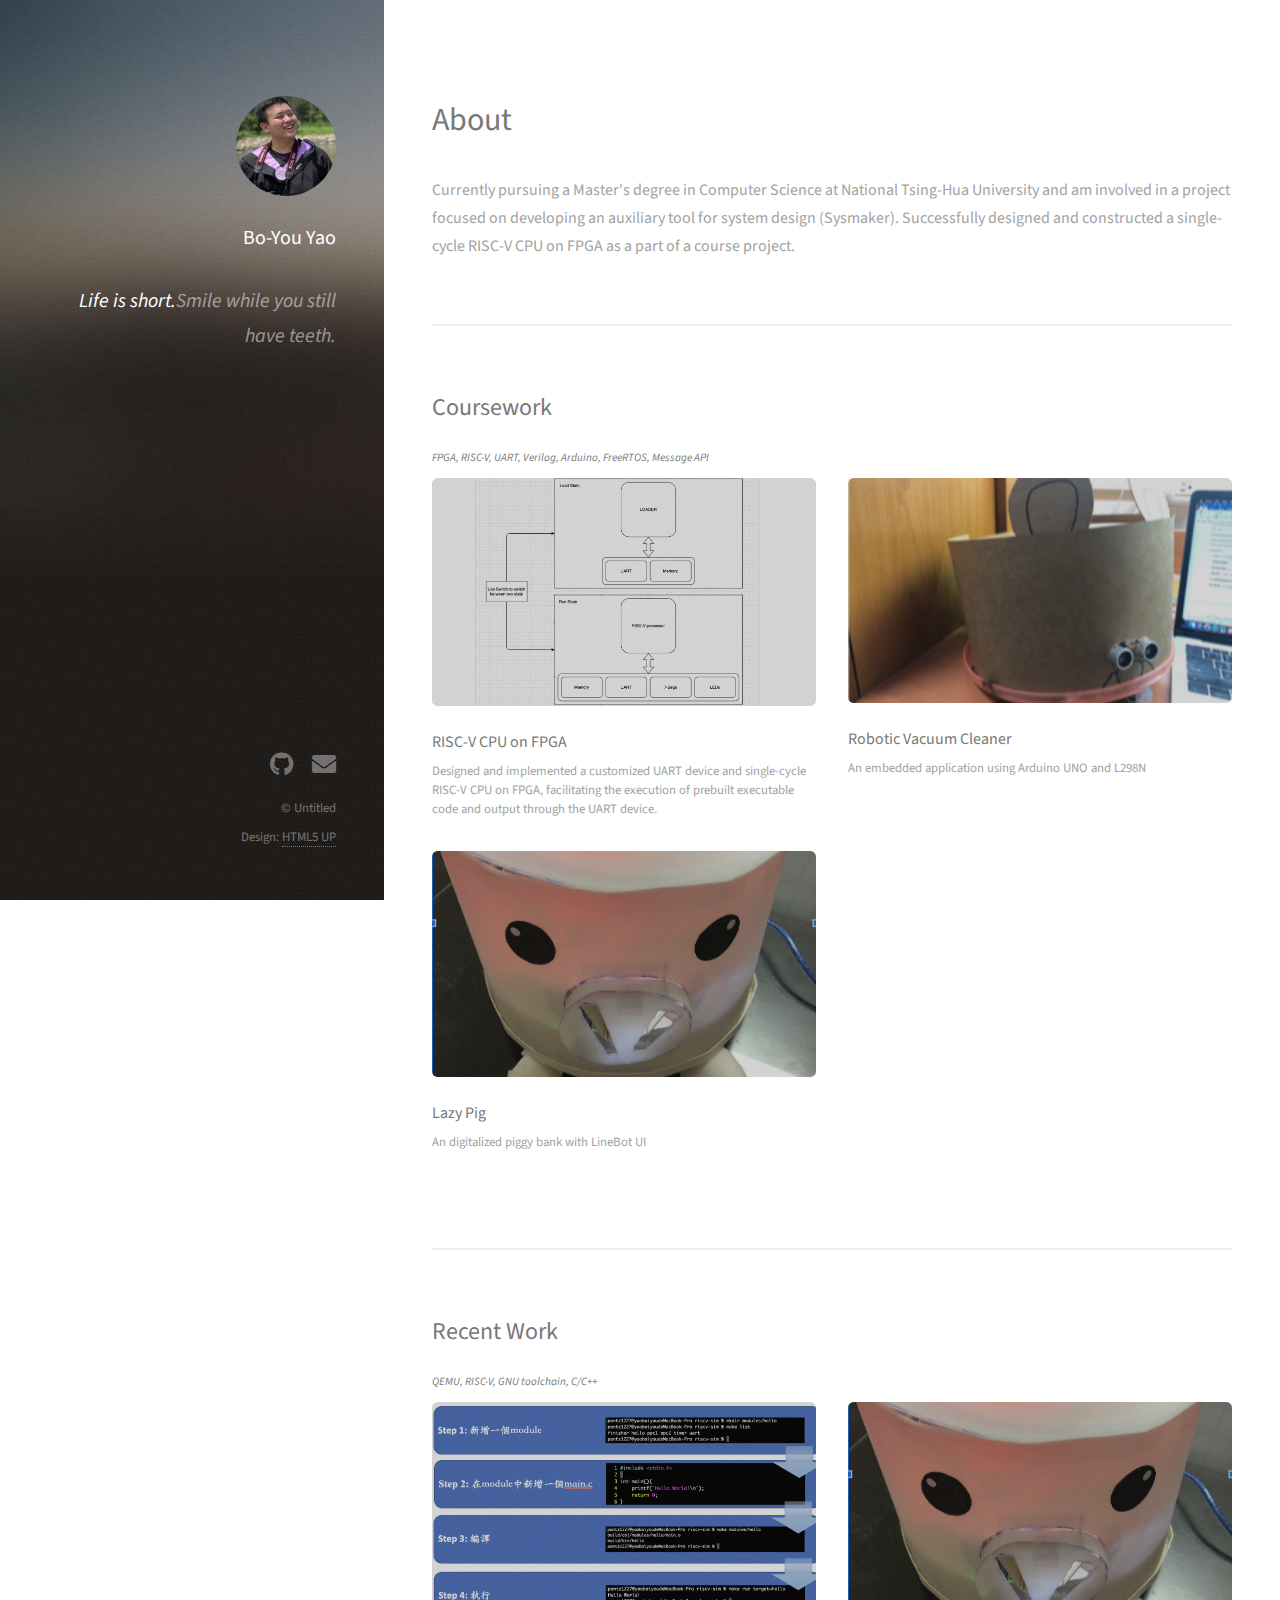
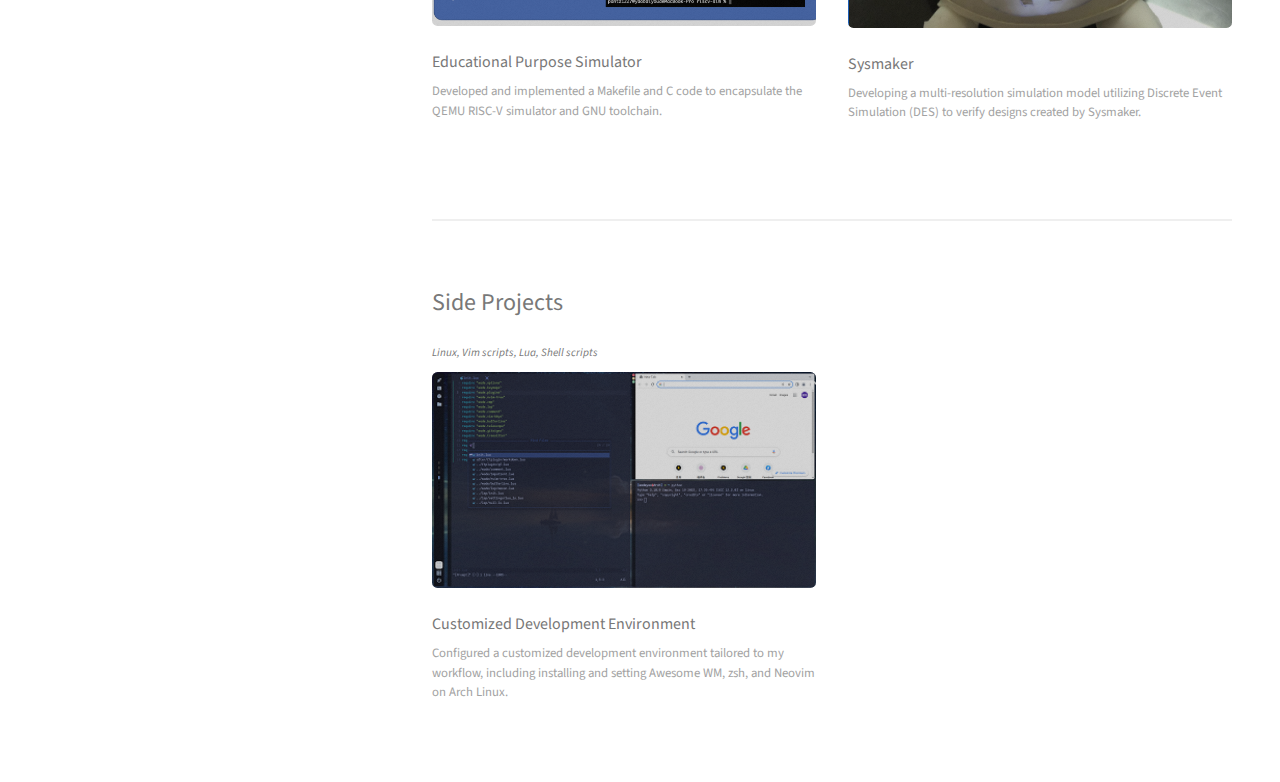
==== commit fa45887b: "v0.2" ====
--- a/index.html
+++ b/index.html
@@ -6,7 +6,7 @@
 -->
 <html>
 	<head>
-		<title>Strata by HTML5 UP</title>
+		<title>Wade Yao</title>
 		<meta charset="utf-8" />
 		<meta name="viewport" content="width=device-width, initial-scale=1, user-scalable=no" />
 		<link rel="stylesheet" href="assets/css/main.css" />
@@ -17,8 +17,10 @@
 			<header id="header">
 				<div class="inner">
 					<a href="#" class="image avatar"><img src="images/avatar.png" alt="" /></a>
-        <h1><i><strong>Life is short.</strong><br />Smile<br />
-          while you still have teeth.</i></h1>
+          <h1><strong>Bo-You Yao</strong></h1>
+          <br />
+          <h1><i><strong>Life is short.</strong><br />Smile<br />
+            while you still have teeth.</i></h1>
 				</div>
 			</header>
 
@@ -36,9 +38,9 @@
 						<!-- </ul> -->
 					</section>
 
-				<!-- Two -->
 					<section id="two">
-						<h2>Recent Work</h2>
+            <h2>Coursework</h2>
+            <h6><i>FPGA, RISC-V, UART, Verilog, Arduino, FreeRTOS, Message API</i></h6>
 						<div class="row">
 							<article class="col-6 col-12-xsmall work-item">
 								<a href="images/fulls/01.png" class="image fit thumb"><img src="images/thumbs/01.png" alt="" /></a>
@@ -46,20 +48,45 @@
 								<p>Designed and implemented a customized UART device and single-cycle RISC-V CPU on FPGA, facilitating the execution of prebuilt executable code and output through the UART device.</p>
 							</article>
 							<article class="col-6 col-12-xsmall work-item">
+								<a href="images/fulls/03.png" class="image fit thumb"><img src="images/thumbs/03.png" alt="" /></a>
+								<h3>Robotic Vacuum Cleaner</h3>
+								<p>An embedded application using Arduino UNO and L298N</p>
+							</article>
+							<article class="col-6 col-12-xsmall work-item">
+								<a href="https://youtu.be/0tOhvGmr_xc" class="image fit thumb"><img src="images/thumbs/06.png" alt="" /></a>
+								<h3>Lazy Pig</h3>
+								<p>An digitalized piggy bank with LineBot UI</p>
+							</article>
+						</div>
+						<!-- <ul class="actions"> -->
+						<!-- 	<li><a href="#" class="button">Full Portfolio</a></li> -->
+						<!-- </ul> -->
+					</section>
+
+					<section id="three">
+						<h2>Recent Work</h2>
+            <h6><i>QEMU, RISC-V, GNU toolchain, C/C++</i></h6>
+						<div class="row">
+							<article class="col-6 col-12-xsmall work-item">
 								<a href="images/fulls/02.png" class="image fit thumb"><img src="images/thumbs/02.png" alt="" /></a>
 								<h3>Educational Purpose Simulator</h3>
 								<p>Developed and implemented a Makefile and C code to encapsulate the QEMU RISC-V simulator and GNU toolchain.</p>
 							</article>
 							<article class="col-6 col-12-xsmall work-item">
-								<a href="images/fulls/03.png" class="image fit thumb"><img src="images/thumbs/03.png" alt="" /></a>
-								<h3>Robotic Vacuum cleaner</h3>
-								<p>An embedded application using Arduino UNO and L298N</p>
-							</article>
-							<article class="col-6 col-12-xsmall work-item">
-								<a href="https://youtu.be/0tOhvGmr_xc" class="image fit thumb"><img src="images/thumbs/04.png" alt="" /></a>
-								<h3>Lazy Pig</h3>
-								<p>An digitalized piggy bank with LineBot Api</p>
-							</article>
+								<a href="images/fulls/04.png" class="image fit thumb"><img src="images/thumbs/04.png" alt="" /></a>
+								<h3>Sysmaker</h3>
+								<p>Developing a multi-resolution simulation model utilizing Discrete Event Simulation (DES) to verify designs created by Sysmaker.</p>
+							</article>
+						</div>
+						<!-- <ul class="actions"> -->
+						<!-- 	<li><a href="#" class="button">Full Portfolio</a></li> -->
+						<!-- </ul> -->
+					</section>
+
+					<section id="four">
+						<h2>Side Projects</h2>
+            <h6><i>Linux, Vim scripts, Lua, Shell scripts</i></h6>
+						<div class="row">
 							<article class="col-6 col-12-xsmall work-item">
 								<a href="images/fulls/05.png" class="image fit thumb"><img src="images/thumbs/05.png" alt="" /></a>
 								<h3>Customized Development Environment</h3>
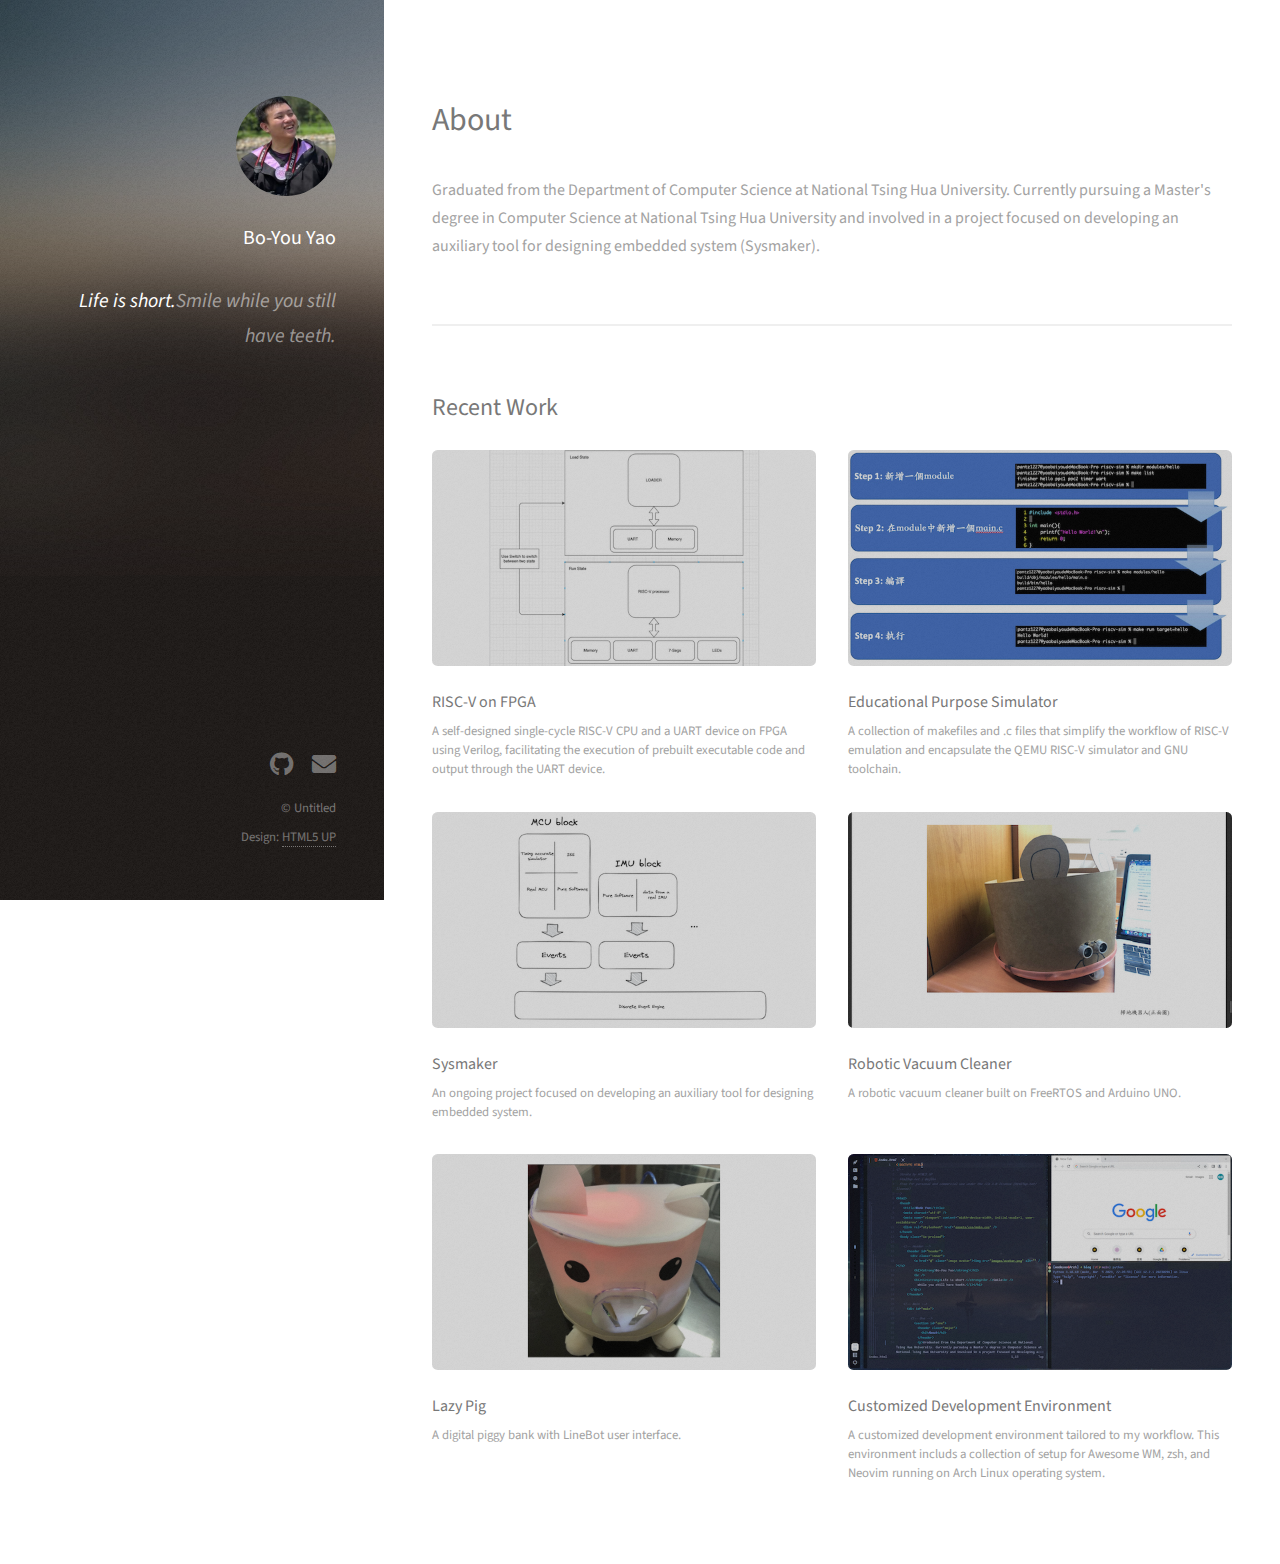
==== commit c4415170: "v0.3" ====
--- a/index.html
+++ b/index.html
@@ -32,65 +32,41 @@
 						<header class="major">
 							<h2>About</h2>
 						</header>
-						<p>Currently pursuing a Master's degree in Computer Science at National Tsing-Hua University and am involved in a project focused on developing an auxiliary tool for system design (Sysmaker). Successfully designed and constructed a single-cycle RISC-V CPU on FPGA as a part of a course project.</p>
-						<!-- <ul class="actions"> -->
-						<!-- 	<li><a href="#" class="button">Learn More</a></li> -->
-						<!-- </ul> -->
+						<p>Graduated from the Department of Computer Science at National Tsing Hua University. Currently pursuing a Master's degree in Computer Science at National Tsing Hua University and involved in a project focused on developing an auxiliary tool for designing embedded system (Sysmaker).</p>
 					</section>
 
 					<section id="two">
-            <h2>Coursework</h2>
-            <h6><i>FPGA, RISC-V, UART, Verilog, Arduino, FreeRTOS, Message API</i></h6>
+            <h2>Recent Work</h2>
 						<div class="row">
 							<article class="col-6 col-12-xsmall work-item">
-								<a href="images/fulls/01.png" class="image fit thumb"><img src="images/thumbs/01.png" alt="" /></a>
-								<h3>RISC-V CPU on FPGA</h3>
-								<p>Designed and implemented a customized UART device and single-cycle RISC-V CPU on FPGA, facilitating the execution of prebuilt executable code and output through the UART device.</p>
-							</article>
-							<article class="col-6 col-12-xsmall work-item">
-								<a href="images/fulls/03.png" class="image fit thumb"><img src="images/thumbs/03.png" alt="" /></a>
+								<a href="fulls/riscvonfpga.html" class="image fit thumb" data-poptrox="ajax,1000x800"><img src="images/thumbs/riscvonfpga_thumb.png" alt="" /></a>
+								<h3>RISC-V on FPGA</h3>
+								<p>A self-designed single-cycle RISC-V CPU and a UART device on FPGA using Verilog, facilitating the execution of prebuilt executable code and output through the UART device.</p>
+							</article>
+							<article class="col-6 col-12-xsmall work-item">
+								<a href="fulls/riscvsim.html" class="image fit thumb" data-poptrox="ajax,1000x800"><img src="images/thumbs/riscvsim_thumb.png" alt="" /></a>
+								<h3>Educational Purpose Simulator</h3>
+								<p>A collection of makefiles and .c files that simplify the workflow of RISC-V emulation and encapsulate the QEMU RISC-V simulator and GNU toolchain.</p>
+							</article>
+							<article class="col-6 col-12-xsmall work-item">
+								<a href="fulls/sysmaker.html" class="image fit thumb" data-poptrox="ajax,1000x800"><img src="images/thumbs/sysmaker_thumb.png" alt="" /></a>
+								<h3>Sysmaker</h3>
+                <p>An ongoing project focused on developing an auxiliary tool for designing embedded system.</p>
+							</article>
+							<article class="col-6 col-12-xsmall work-item">
+								<a href="fulls/cleaner.html" class="image fit thumb" data-poptrox="ajax,1000x800"><img src="images/thumbs/cleaner_thumb.png" alt="" /></a>
 								<h3>Robotic Vacuum Cleaner</h3>
-								<p>An embedded application using Arduino UNO and L298N</p>
-							</article>
-							<article class="col-6 col-12-xsmall work-item">
-								<a href="https://youtu.be/0tOhvGmr_xc" class="image fit thumb"><img src="images/thumbs/06.png" alt="" /></a>
+								<p>A robotic vacuum cleaner built on FreeRTOS and Arduino UNO.</p>
+							</article>
+							<article class="col-6 col-12-xsmall work-item">
+								<a href="fulls/lazypig.html" class="image fit thumb" data-poptrox="ajax,1000x800"><img src="images/thumbs/lazypig_thumb.png" alt="" /></a>
 								<h3>Lazy Pig</h3>
-								<p>An digitalized piggy bank with LineBot UI</p>
-							</article>
-						</div>
-						<!-- <ul class="actions"> -->
-						<!-- 	<li><a href="#" class="button">Full Portfolio</a></li> -->
-						<!-- </ul> -->
-					</section>
-
-					<section id="three">
-						<h2>Recent Work</h2>
-            <h6><i>QEMU, RISC-V, GNU toolchain, C/C++</i></h6>
-						<div class="row">
-							<article class="col-6 col-12-xsmall work-item">
-								<a href="images/fulls/02.png" class="image fit thumb"><img src="images/thumbs/02.png" alt="" /></a>
-								<h3>Educational Purpose Simulator</h3>
-								<p>Developed and implemented a Makefile and C code to encapsulate the QEMU RISC-V simulator and GNU toolchain.</p>
-							</article>
-							<article class="col-6 col-12-xsmall work-item">
-								<a href="images/fulls/04.png" class="image fit thumb"><img src="images/thumbs/04.png" alt="" /></a>
-								<h3>Sysmaker</h3>
-								<p>Developing a multi-resolution simulation model utilizing Discrete Event Simulation (DES) to verify designs created by Sysmaker.</p>
-							</article>
-						</div>
-						<!-- <ul class="actions"> -->
-						<!-- 	<li><a href="#" class="button">Full Portfolio</a></li> -->
-						<!-- </ul> -->
-					</section>
-
-					<section id="four">
-						<h2>Side Projects</h2>
-            <h6><i>Linux, Vim scripts, Lua, Shell scripts</i></h6>
-						<div class="row">
-							<article class="col-6 col-12-xsmall work-item">
-								<a href="images/fulls/05.png" class="image fit thumb"><img src="images/thumbs/05.png" alt="" /></a>
+								<p>A digital piggy bank with LineBot user interface.</p>
+							</article>
+							<article class="col-6 col-12-xsmall work-item">
+								<a href="fulls/env.html" class="image fit thumb" data-poptrox="ajax,1000x800"><img src="images/thumbs/env_thumb.png" alt="" /></a>
 								<h3>Customized Development Environment</h3>
-								<p>Configured a customized development environment tailored to my workflow, including installing and setting Awesome WM, zsh, and Neovim on Arch Linux.</p>
+								<p>A customized development environment tailored to my workflow. This environment includs a collection of setup for Awesome WM, zsh, and Neovim running on Arch Linux operating system.</p>
 							</article>
 						</div>
 						<!-- <ul class="actions"> -->
@@ -137,7 +113,7 @@
 					<!-- </section> -->
 
 				<!-- Four -->
-				<!--
+       <!--
 					<section id="four">
 						<h2>Elements</h2>
 
@@ -452,7 +428,7 @@
 						</section>
 
 					</section>
-				-->
+       -->
 
 			</div>
 
--- a/assets/css/main.css
+++ b/assets/css/main.css
@@ -3218,4 +3218,14 @@
 				padding-left: 0;
 			}
 
-	}+	}
+
+.skill {
+  color: #ffffff;
+  font-size: 12px;
+  border-radius: 7px;
+  padding-left: 2px;
+  padding-right: 2px;
+  background-color: #5cc6a7;
+  display: inline-block;
+}
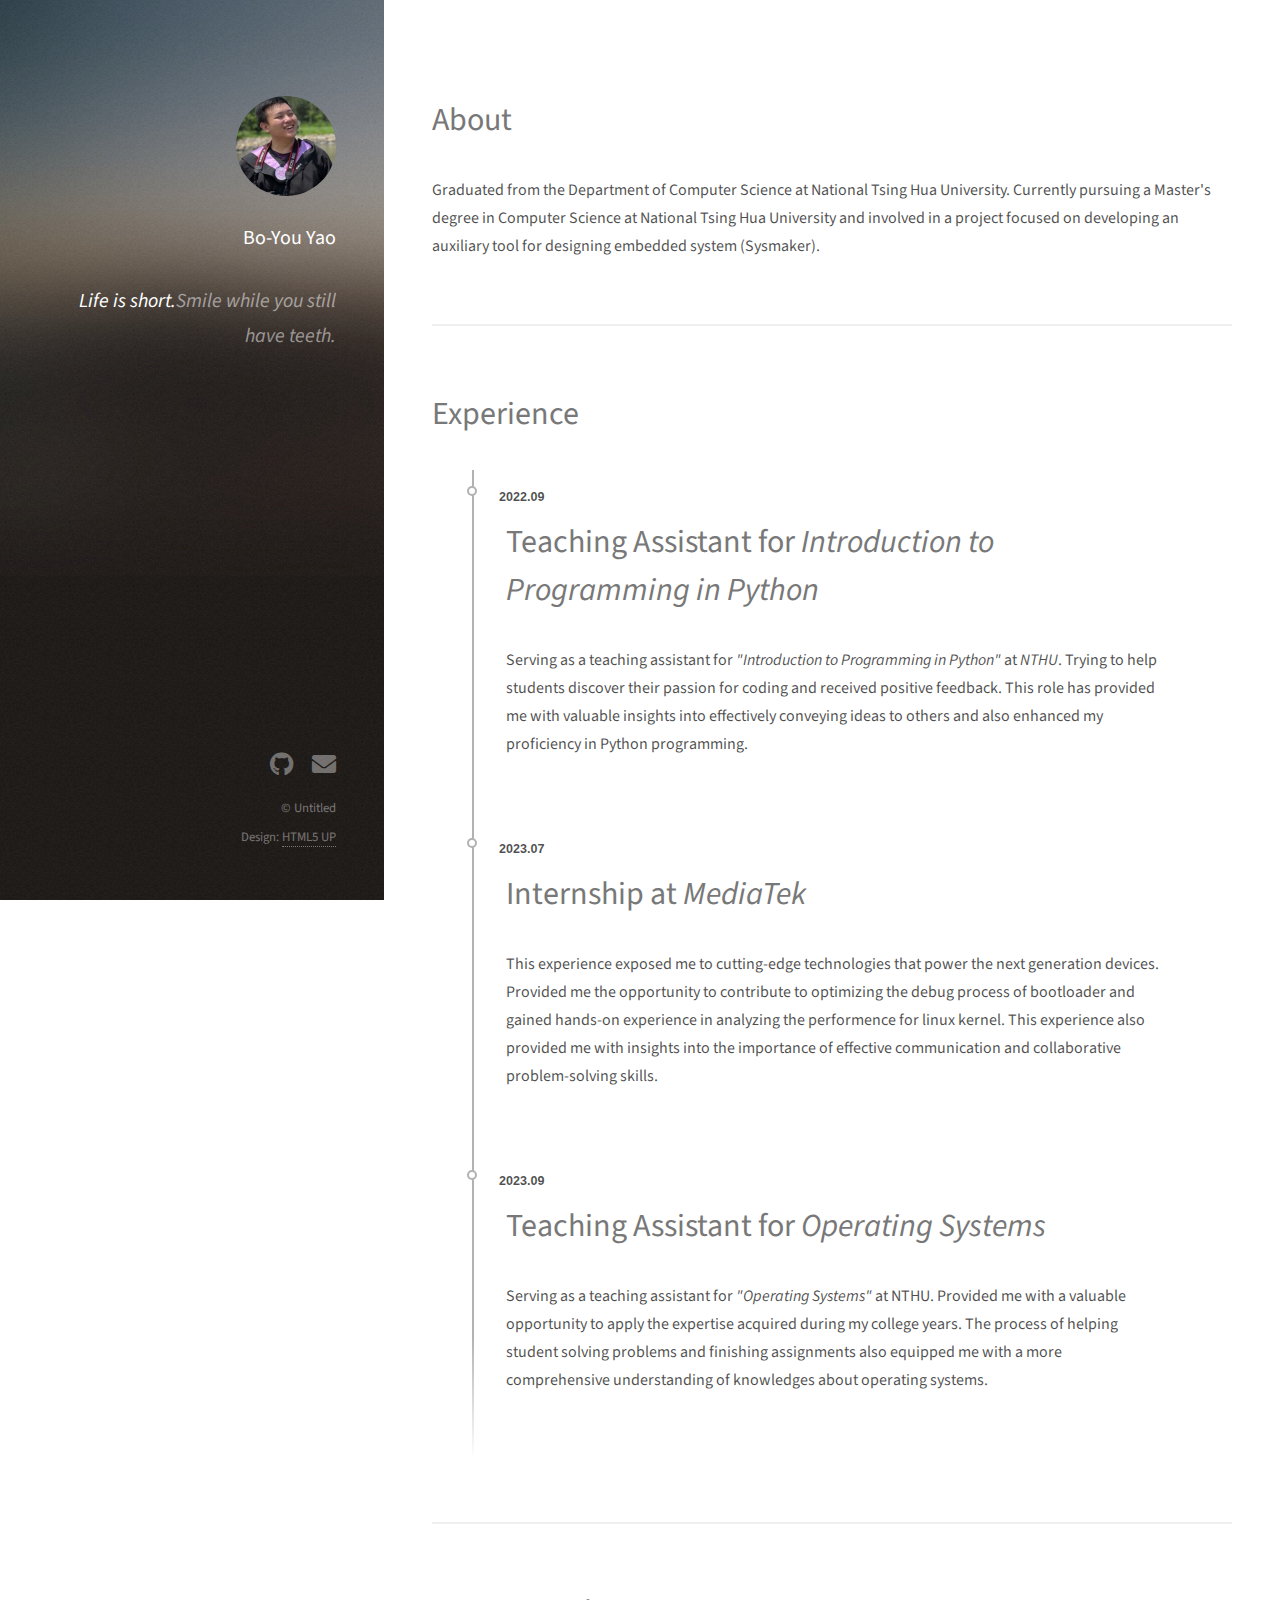
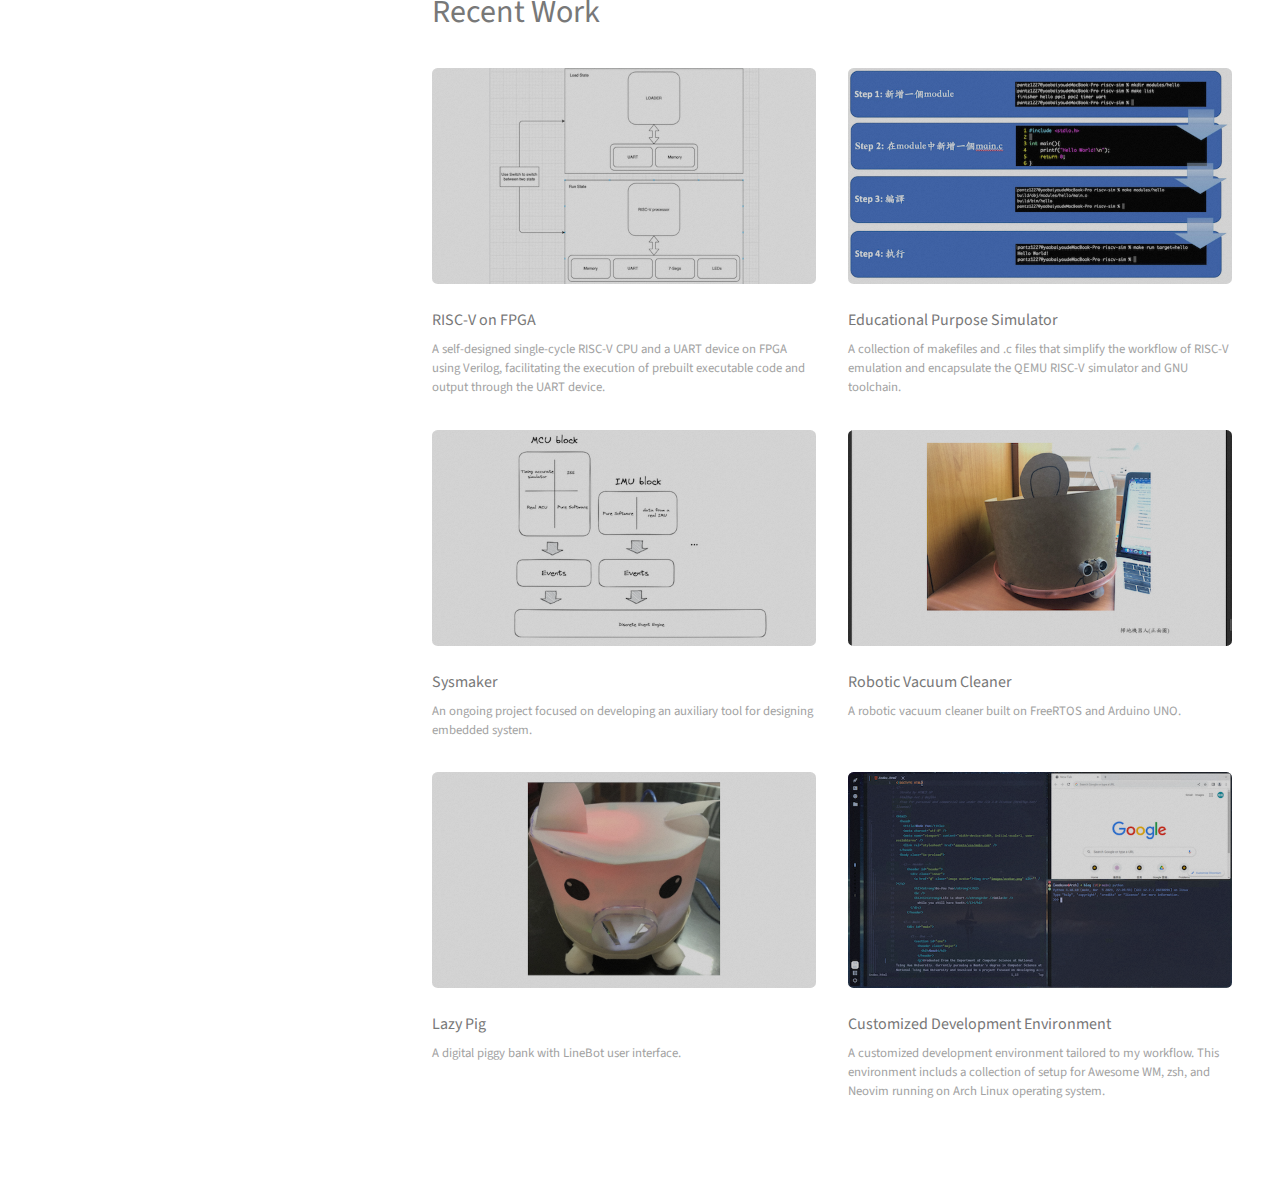
==== commit c2860e90: "new experiences" ====
--- a/index.html
+++ b/index.html
@@ -10,13 +10,14 @@
 		<meta charset="utf-8" />
 		<meta name="viewport" content="width=device-width, initial-scale=1, user-scalable=no" />
 		<link rel="stylesheet" href="assets/css/main.css" />
+		<link rel="stylesheet" href="assets/css/timeline.css" />
 	</head>
 	<body class="is-preload">
 
 		<!-- Header -->
 			<header id="header">
 				<div class="inner">
-					<a href="#" class="image avatar"><img src="images/avatar.png" alt="" /></a>
+					<img class="image avatar" src="images/avatar.png" alt="" />
           <h1><strong>Bo-You Yao</strong></h1>
           <br />
           <h1><i><strong>Life is short.</strong><br />Smile<br />
@@ -32,11 +33,39 @@
 						<header class="major">
 							<h2>About</h2>
 						</header>
-						<p>Graduated from the Department of Computer Science at National Tsing Hua University. Currently pursuing a Master's degree in Computer Science at National Tsing Hua University and involved in a project focused on developing an auxiliary tool for designing embedded system (Sysmaker).</p>
+						<p class='main_paragraph'>Graduated from the Department of Computer Science at National Tsing Hua University. Currently pursuing a Master's degree in Computer Science at National Tsing Hua University and involved in a project focused on developing an auxiliary tool for designing embedded system (Sysmaker).</p>
 					</section>
 
-					<section id="two">
-            <h2>Recent Work</h2>
+          <section id="two">
+						<header class="major">
+							<h2>Experience</h2>
+						</header>
+            <div class="container">
+              <div class="timeline-item" date-is='2022.09'>
+                <h1>Teaching Assistant for <i>Introduction to Programming in Python</i></h1>
+                <p>
+                  Serving as a teaching assistant for <i>"Introduction to Programming in Python"</i> at <i>NTHU</i>. Trying to help students discover their passion for coding and received positive feedback. This role has provided me with valuable insights into effectively conveying ideas to others and also enhanced my proficiency in Python programming.
+                </p>
+              </div>
+              <div class="timeline-item" date-is='2023.07'>
+                <h1>Internship at <i>MediaTek</i></h1>
+                <p>
+                  This experience exposed me to cutting-edge technologies that power the next generation devices. Provided me the opportunity to contribute to optimizing the debug process of bootloader and gained hands-on experience in analyzing the performence for linux kernel. This experience also provided me with insights into the importance of effective communication and collaborative problem-solving skills.
+                </p>
+              </div>
+              <div class="timeline-item" date-is='2023.09'>
+                <h1>Teaching Assistant for <i>Operating Systems</i></h1>
+                <p>
+                  Serving as a teaching assistant for <i>"Operating Systems"</i> at NTHU. Provided me with a valuable opportunity to apply the expertise acquired during my college years. The process of helping student solving problems and finishing assignments also equipped me with a more comprehensive understanding of knowledges about operating systems.
+                </p>
+              </div>
+            </div>
+          </section>
+
+					<section id="three">
+						<header class="major">
+              <h2>Recent Work</h2>
+						</header>
 						<div class="row">
 							<article class="col-6 col-12-xsmall work-item">
 								<a href="fulls/riscvonfpga.html" class="image fit thumb" data-poptrox="ajax,1000x800"><img src="images/thumbs/riscvonfpga_thumb.png" alt="" /></a>
--- a/assets/css/main.css
+++ b/assets/css/main.css
@@ -3226,6 +3226,14 @@
   border-radius: 7px;
   padding-left: 2px;
   padding-right: 2px;
-  background-color: #5cc6a7;
+  background-color: #d3d3d3;
   display: inline-block;
 }
+
+.main_paragraph {
+  color: rgba(0, 0, 0, 0.7);
+}
+
+.border {
+  border: 2px solid rgba(0, 0, 0, 0.7);
+}
--- a/assets/css/timeline.css
+++ b/assets/css/timeline.css
@@ -0,0 +1,42 @@
+.container {
+  max-width: 1024px;
+  width: 90%;
+  margin: 0 auto;
+}
+
+.timeline-item {
+  padding: 3em 2em 2em;
+  position: relative;
+  color: rgba(0, 0, 0, 0.7);
+  border-left: 2px solid rgba(0, 0, 0, 0.3);
+}
+.timeline-item p {
+  font-size: 1rem;
+}
+.timeline-item::before {
+  content: attr(date-is);
+  position: absolute;
+  left: 2em;
+  font-weight: bold;
+  top: 1em;
+  display: block;
+  font-family: "Roboto", sans-serif;
+  font-weight: 700;
+  font-size: 0.785rem;
+}
+.timeline-item::after {
+  width: 10px;
+  height: 10px;
+  display: block;
+  top: 1em;
+  position: absolute;
+  left: -7px;
+  border-radius: 10px;
+  content: "";
+  border: 2px solid rgba(0, 0, 0, 0.3);
+  background: white;
+}
+.timeline-item:last-child {
+  -o-border-image: linear-gradient(to bottom, rgba(0, 0, 0, 0.3) 60%, rgba(0, 0, 0, 0)) 1 100%;
+     border-image: linear-gradient(to bottom, rgba(0, 0, 0, 0.3) 60%, rgba(0, 0, 0, 0)) 1 100%;
+}
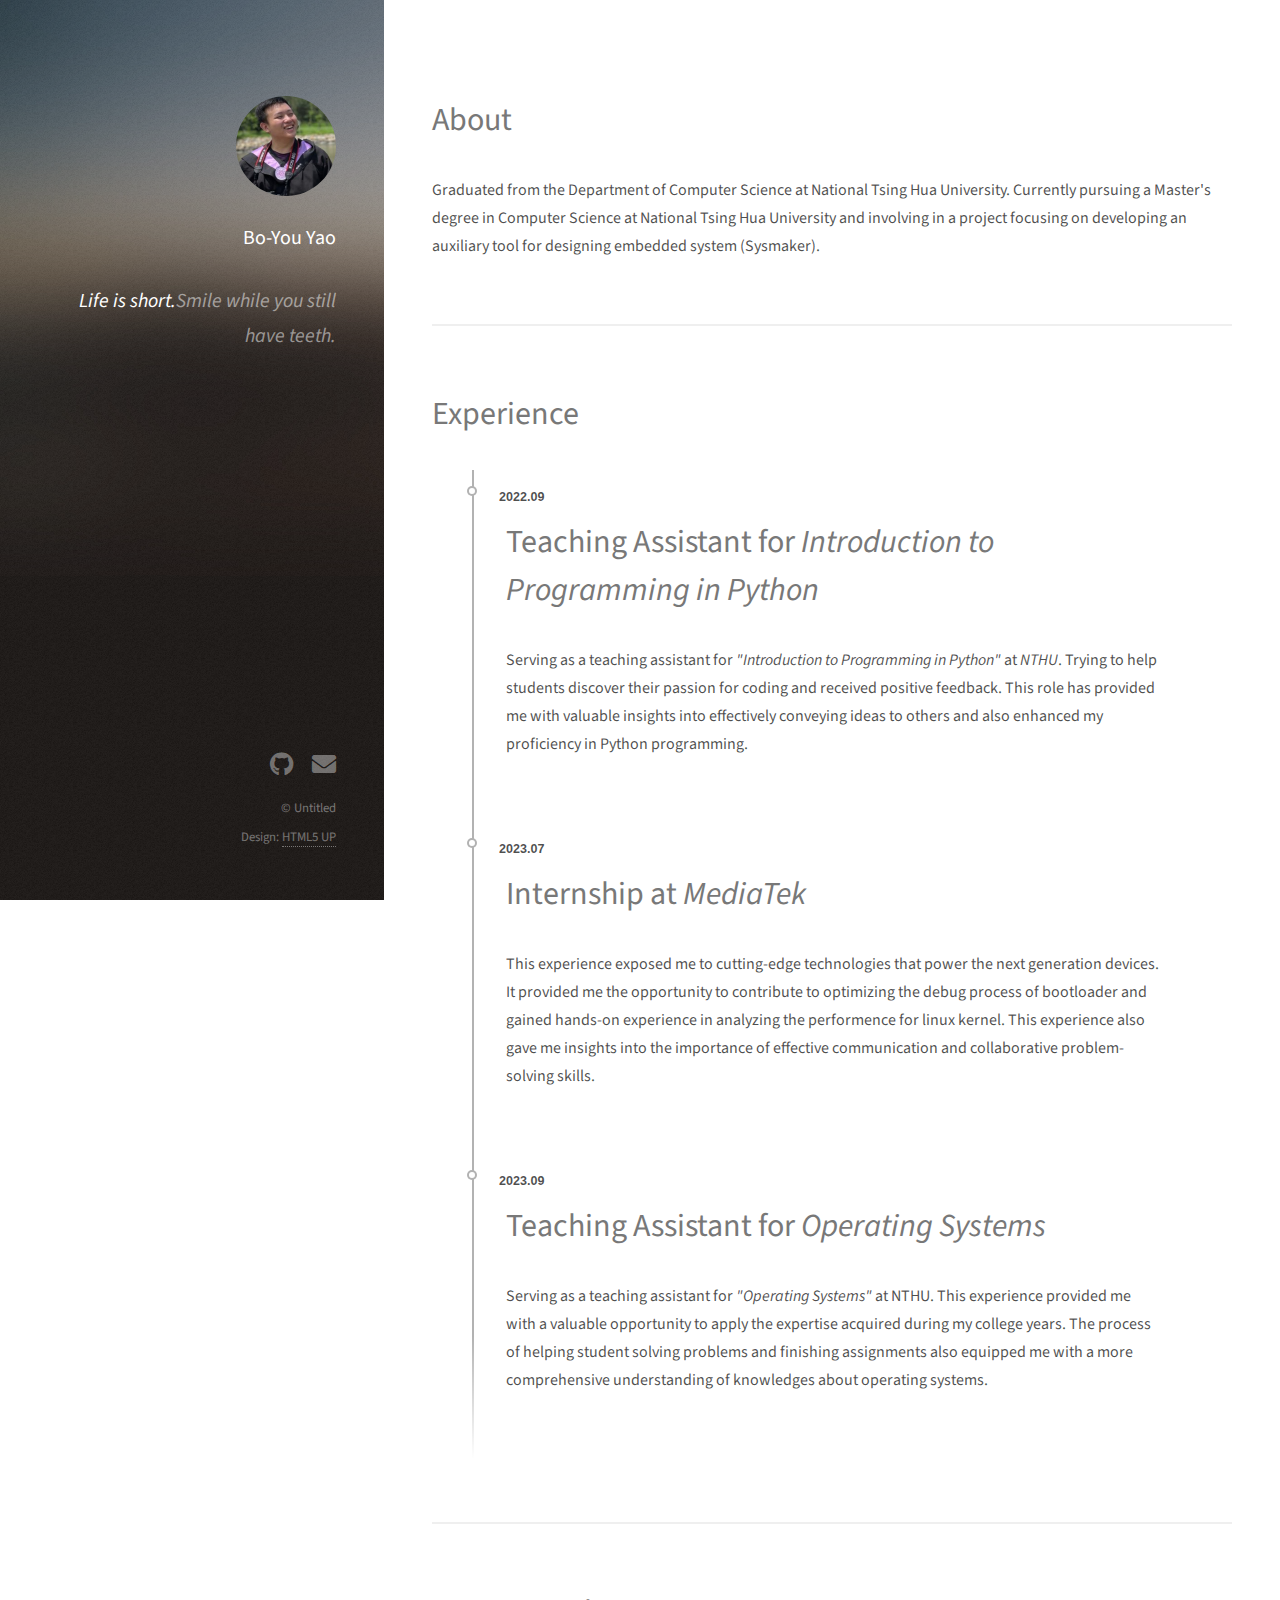
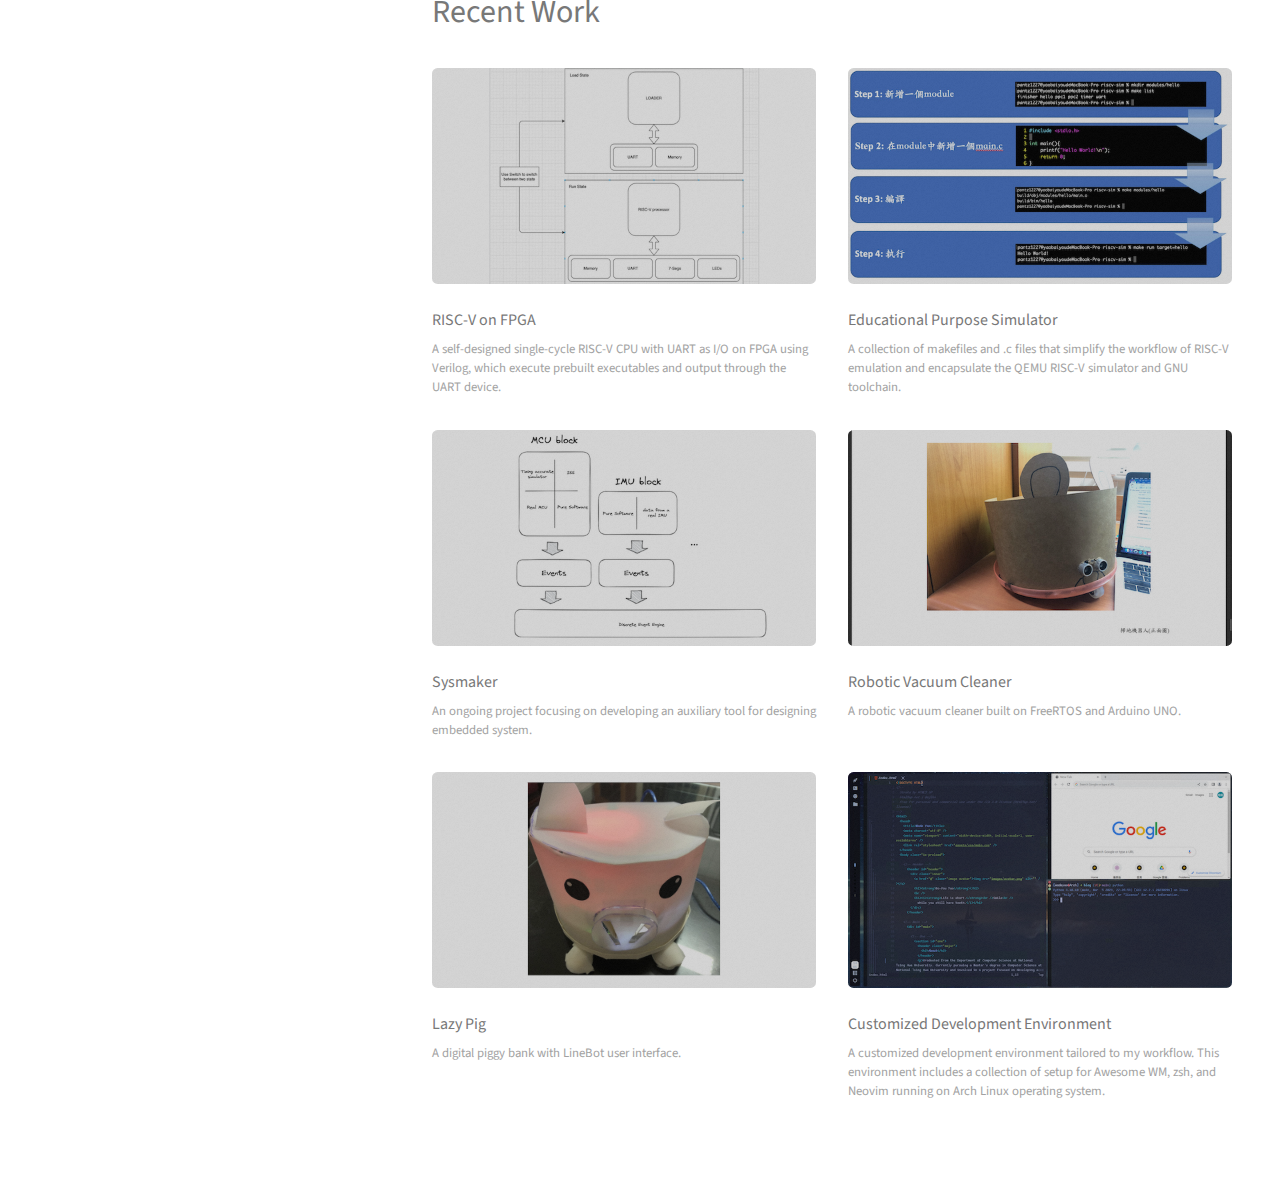
==== commit 3f64fa88: "correct typo & update recent work" ====
--- a/index.html
+++ b/index.html
@@ -33,7 +33,7 @@
 						<header class="major">
 							<h2>About</h2>
 						</header>
-						<p class='main_paragraph'>Graduated from the Department of Computer Science at National Tsing Hua University. Currently pursuing a Master's degree in Computer Science at National Tsing Hua University and involved in a project focused on developing an auxiliary tool for designing embedded system (Sysmaker).</p>
+						<p class='main_paragraph'>Graduated from the Department of Computer Science at National Tsing Hua University. Currently pursuing a Master's degree in Computer Science at National Tsing Hua University and involving in a project focusing on developing an auxiliary tool for designing embedded system (Sysmaker).</p>
 					</section>
 
           <section id="two">
@@ -50,13 +50,13 @@
               <div class="timeline-item" date-is='2023.07'>
                 <h1>Internship at <i>MediaTek</i></h1>
                 <p>
-                  This experience exposed me to cutting-edge technologies that power the next generation devices. Provided me the opportunity to contribute to optimizing the debug process of bootloader and gained hands-on experience in analyzing the performence for linux kernel. This experience also provided me with insights into the importance of effective communication and collaborative problem-solving skills.
+                  This experience exposed me to cutting-edge technologies that power the next generation devices. It provided me the opportunity to contribute to optimizing the debug process of bootloader and gained hands-on experience in analyzing the performence for linux kernel. This experience also gave me insights into the importance of effective communication and collaborative problem-solving skills.
                 </p>
               </div>
               <div class="timeline-item" date-is='2023.09'>
                 <h1>Teaching Assistant for <i>Operating Systems</i></h1>
                 <p>
-                  Serving as a teaching assistant for <i>"Operating Systems"</i> at NTHU. Provided me with a valuable opportunity to apply the expertise acquired during my college years. The process of helping student solving problems and finishing assignments also equipped me with a more comprehensive understanding of knowledges about operating systems.
+                  Serving as a teaching assistant for <i>"Operating Systems"</i> at NTHU. This experience provided me with a valuable opportunity to apply the expertise acquired during my college years. The process of helping student solving problems and finishing assignments also equipped me with a more comprehensive understanding of knowledges about operating systems.
                 </p>
               </div>
             </div>
@@ -70,7 +70,7 @@
 							<article class="col-6 col-12-xsmall work-item">
 								<a href="fulls/riscvonfpga.html" class="image fit thumb" data-poptrox="ajax,1000x800"><img src="images/thumbs/riscvonfpga_thumb.png" alt="" /></a>
 								<h3>RISC-V on FPGA</h3>
-								<p>A self-designed single-cycle RISC-V CPU and a UART device on FPGA using Verilog, facilitating the execution of prebuilt executable code and output through the UART device.</p>
+								<p>A self-designed single-cycle RISC-V CPU with UART as I/O on FPGA using Verilog, which execute prebuilt executables and output through the UART device.</p>
 							</article>
 							<article class="col-6 col-12-xsmall work-item">
 								<a href="fulls/riscvsim.html" class="image fit thumb" data-poptrox="ajax,1000x800"><img src="images/thumbs/riscvsim_thumb.png" alt="" /></a>
@@ -80,7 +80,7 @@
 							<article class="col-6 col-12-xsmall work-item">
 								<a href="fulls/sysmaker.html" class="image fit thumb" data-poptrox="ajax,1000x800"><img src="images/thumbs/sysmaker_thumb.png" alt="" /></a>
 								<h3>Sysmaker</h3>
-                <p>An ongoing project focused on developing an auxiliary tool for designing embedded system.</p>
+                <p>An ongoing project focusing on developing an auxiliary tool for designing embedded system.</p>
 							</article>
 							<article class="col-6 col-12-xsmall work-item">
 								<a href="fulls/cleaner.html" class="image fit thumb" data-poptrox="ajax,1000x800"><img src="images/thumbs/cleaner_thumb.png" alt="" /></a>
@@ -95,7 +95,7 @@
 							<article class="col-6 col-12-xsmall work-item">
 								<a href="fulls/env.html" class="image fit thumb" data-poptrox="ajax,1000x800"><img src="images/thumbs/env_thumb.png" alt="" /></a>
 								<h3>Customized Development Environment</h3>
-								<p>A customized development environment tailored to my workflow. This environment includs a collection of setup for Awesome WM, zsh, and Neovim running on Arch Linux operating system.</p>
+								<p>A customized development environment tailored to my workflow. This environment includes a collection of setup for Awesome WM, zsh, and Neovim running on Arch Linux operating system.</p>
 							</article>
 						</div>
 						<!-- <ul class="actions"> -->
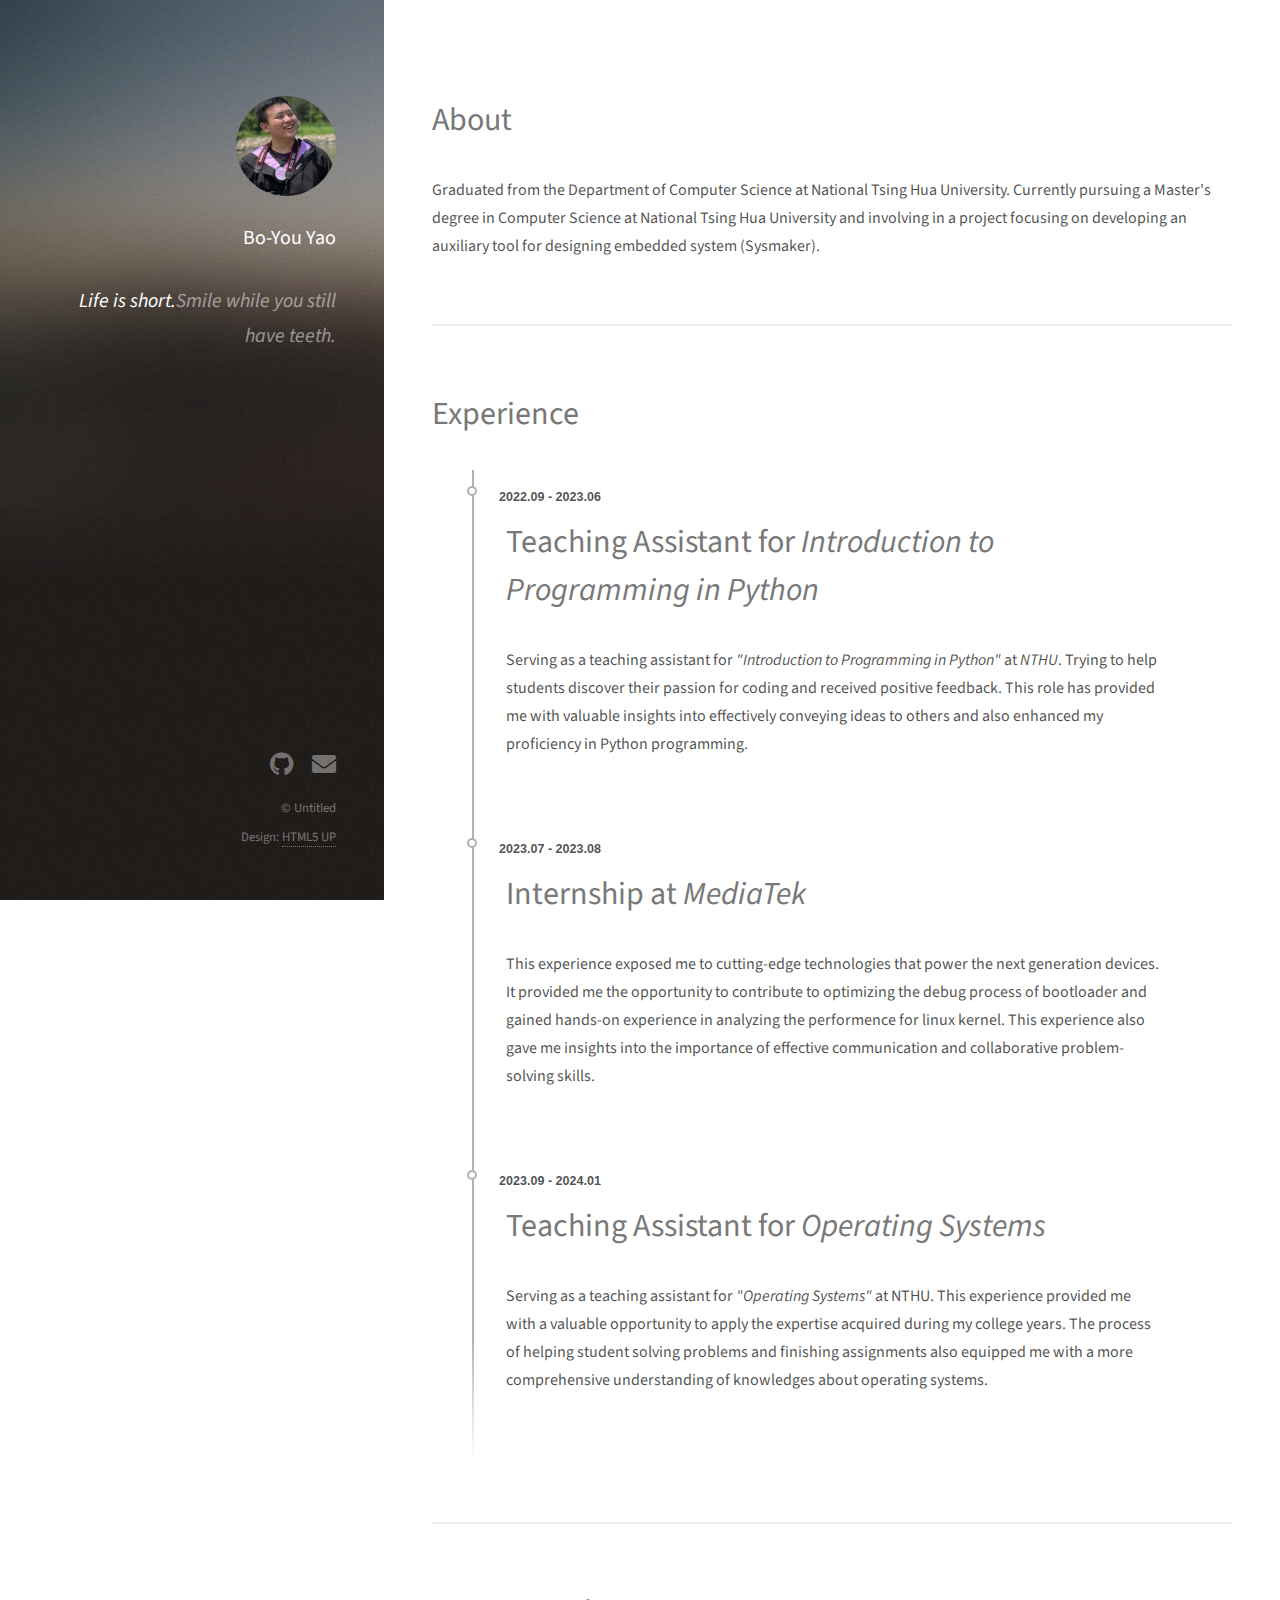
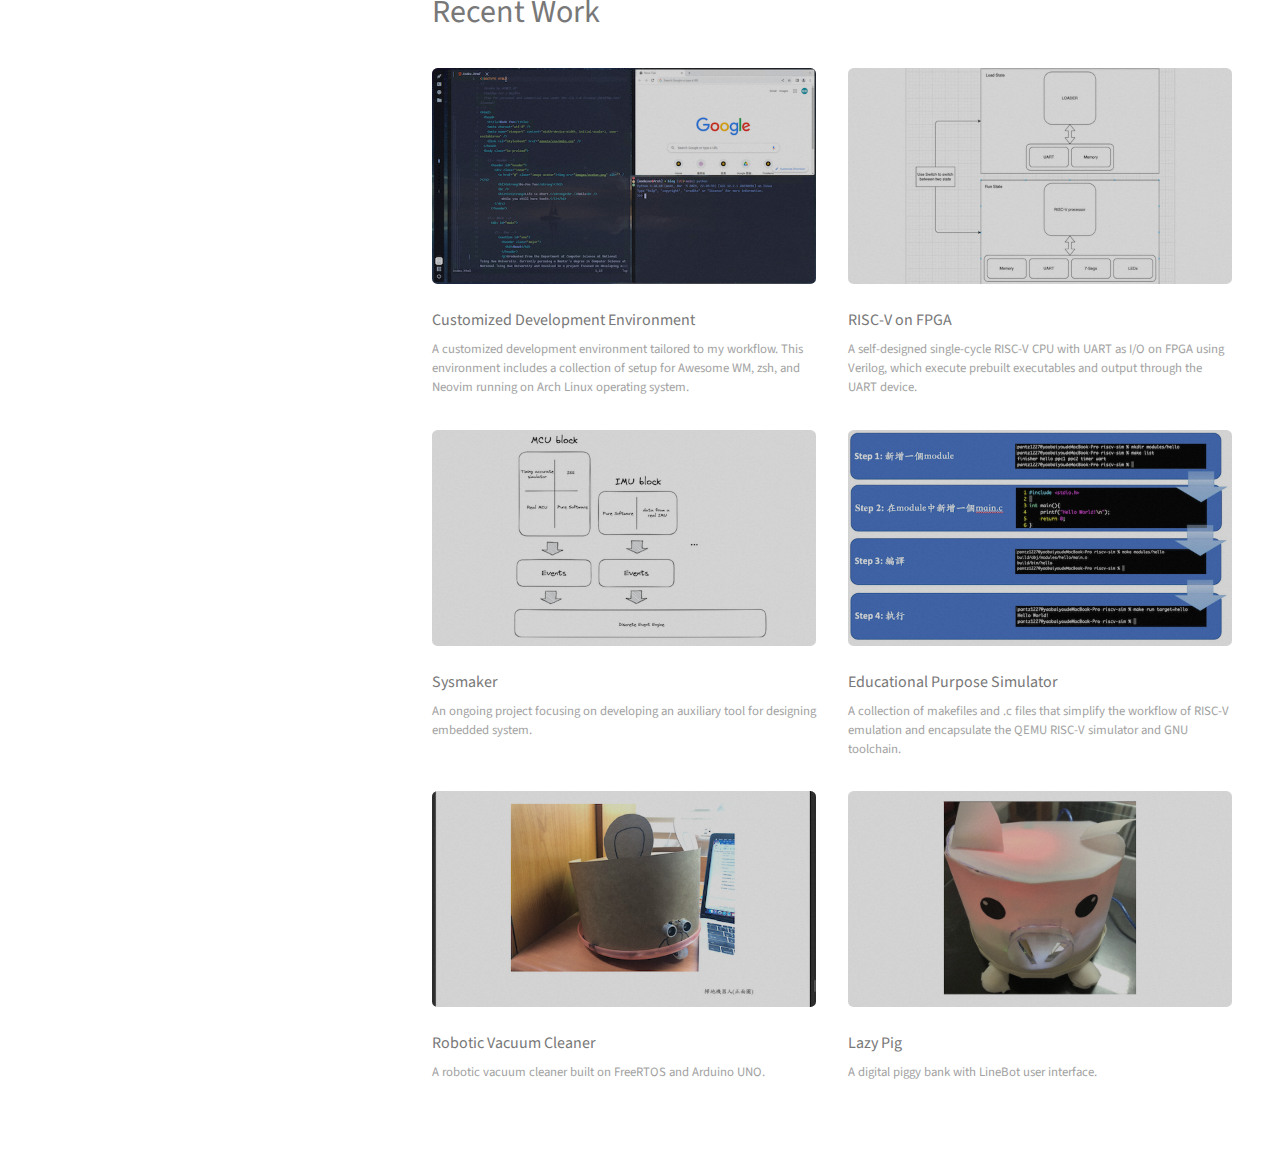
==== commit 55fc34c3: "reorder recent works" ====
--- a/index.html
+++ b/index.html
@@ -41,19 +41,19 @@
 							<h2>Experience</h2>
 						</header>
             <div class="container">
-              <div class="timeline-item" date-is='2022.09'>
+              <div class="timeline-item" date-is='2022.09 - 2023.06'>
                 <h1>Teaching Assistant for <i>Introduction to Programming in Python</i></h1>
                 <p>
                   Serving as a teaching assistant for <i>"Introduction to Programming in Python"</i> at <i>NTHU</i>. Trying to help students discover their passion for coding and received positive feedback. This role has provided me with valuable insights into effectively conveying ideas to others and also enhanced my proficiency in Python programming.
                 </p>
               </div>
-              <div class="timeline-item" date-is='2023.07'>
+              <div class="timeline-item" date-is='2023.07 - 2023.08'>
                 <h1>Internship at <i>MediaTek</i></h1>
                 <p>
                   This experience exposed me to cutting-edge technologies that power the next generation devices. It provided me the opportunity to contribute to optimizing the debug process of bootloader and gained hands-on experience in analyzing the performence for linux kernel. This experience also gave me insights into the importance of effective communication and collaborative problem-solving skills.
                 </p>
               </div>
-              <div class="timeline-item" date-is='2023.09'>
+              <div class="timeline-item" date-is='2023.09 - 2024.01'>
                 <h1>Teaching Assistant for <i>Operating Systems</i></h1>
                 <p>
                   Serving as a teaching assistant for <i>"Operating Systems"</i> at NTHU. This experience provided me with a valuable opportunity to apply the expertise acquired during my college years. The process of helping student solving problems and finishing assignments also equipped me with a more comprehensive understanding of knowledges about operating systems.
@@ -68,21 +68,26 @@
 						</header>
 						<div class="row">
 							<article class="col-6 col-12-xsmall work-item">
+								<a href="fulls/env.html" class="image fit thumb" data-poptrox="ajax,1000x800"><img src="images/thumbs/env_thumb.png" alt="" /></a>
+								<h3>Customized Development Environment</h3>
+								<p>A customized development environment tailored to my workflow. This environment includes a collection of setup for Awesome WM, zsh, and Neovim running on Arch Linux operating system.</p>
+							</article>
+							<article class="col-6 col-12-xsmall work-item">
 								<a href="fulls/riscvonfpga.html" class="image fit thumb" data-poptrox="ajax,1000x800"><img src="images/thumbs/riscvonfpga_thumb.png" alt="" /></a>
 								<h3>RISC-V on FPGA</h3>
 								<p>A self-designed single-cycle RISC-V CPU with UART as I/O on FPGA using Verilog, which execute prebuilt executables and output through the UART device.</p>
 							</article>
 							<article class="col-6 col-12-xsmall work-item">
+								<a href="fulls/sysmaker.html" class="image fit thumb" data-poptrox="ajax,1000x800"><img src="images/thumbs/sysmaker_thumb.png" alt="" /></a>
+								<h3>Sysmaker</h3>
+                <p>An ongoing project focusing on developing an auxiliary tool for designing embedded system.</p>
+							</article>
+							<article class="col-6 col-12-xsmall work-item">
 								<a href="fulls/riscvsim.html" class="image fit thumb" data-poptrox="ajax,1000x800"><img src="images/thumbs/riscvsim_thumb.png" alt="" /></a>
 								<h3>Educational Purpose Simulator</h3>
 								<p>A collection of makefiles and .c files that simplify the workflow of RISC-V emulation and encapsulate the QEMU RISC-V simulator and GNU toolchain.</p>
 							</article>
 							<article class="col-6 col-12-xsmall work-item">
-								<a href="fulls/sysmaker.html" class="image fit thumb" data-poptrox="ajax,1000x800"><img src="images/thumbs/sysmaker_thumb.png" alt="" /></a>
-								<h3>Sysmaker</h3>
-                <p>An ongoing project focusing on developing an auxiliary tool for designing embedded system.</p>
-							</article>
-							<article class="col-6 col-12-xsmall work-item">
 								<a href="fulls/cleaner.html" class="image fit thumb" data-poptrox="ajax,1000x800"><img src="images/thumbs/cleaner_thumb.png" alt="" /></a>
 								<h3>Robotic Vacuum Cleaner</h3>
 								<p>A robotic vacuum cleaner built on FreeRTOS and Arduino UNO.</p>
@@ -91,11 +96,6 @@
 								<a href="fulls/lazypig.html" class="image fit thumb" data-poptrox="ajax,1000x800"><img src="images/thumbs/lazypig_thumb.png" alt="" /></a>
 								<h3>Lazy Pig</h3>
 								<p>A digital piggy bank with LineBot user interface.</p>
-							</article>
-							<article class="col-6 col-12-xsmall work-item">
-								<a href="fulls/env.html" class="image fit thumb" data-poptrox="ajax,1000x800"><img src="images/thumbs/env_thumb.png" alt="" /></a>
-								<h3>Customized Development Environment</h3>
-								<p>A customized development environment tailored to my workflow. This environment includes a collection of setup for Awesome WM, zsh, and Neovim running on Arch Linux operating system.</p>
 							</article>
 						</div>
 						<!-- <ul class="actions"> -->
